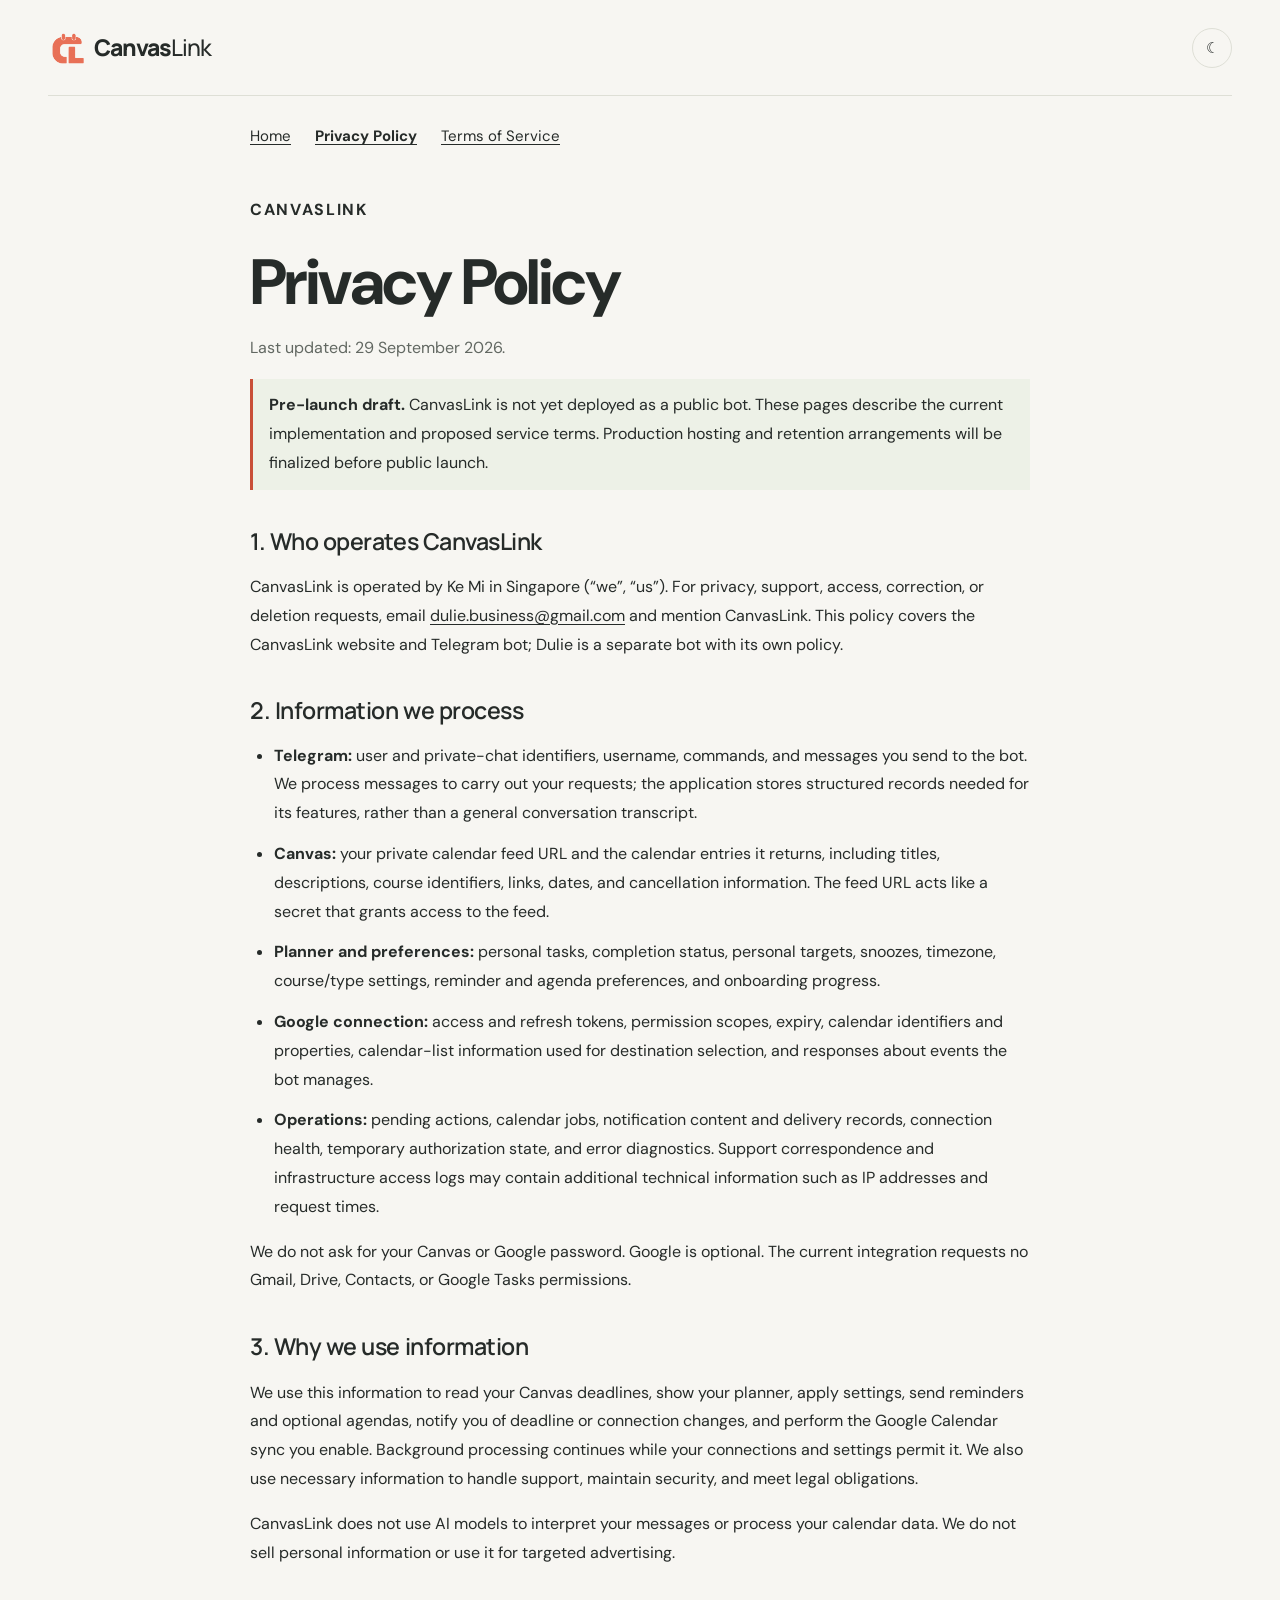
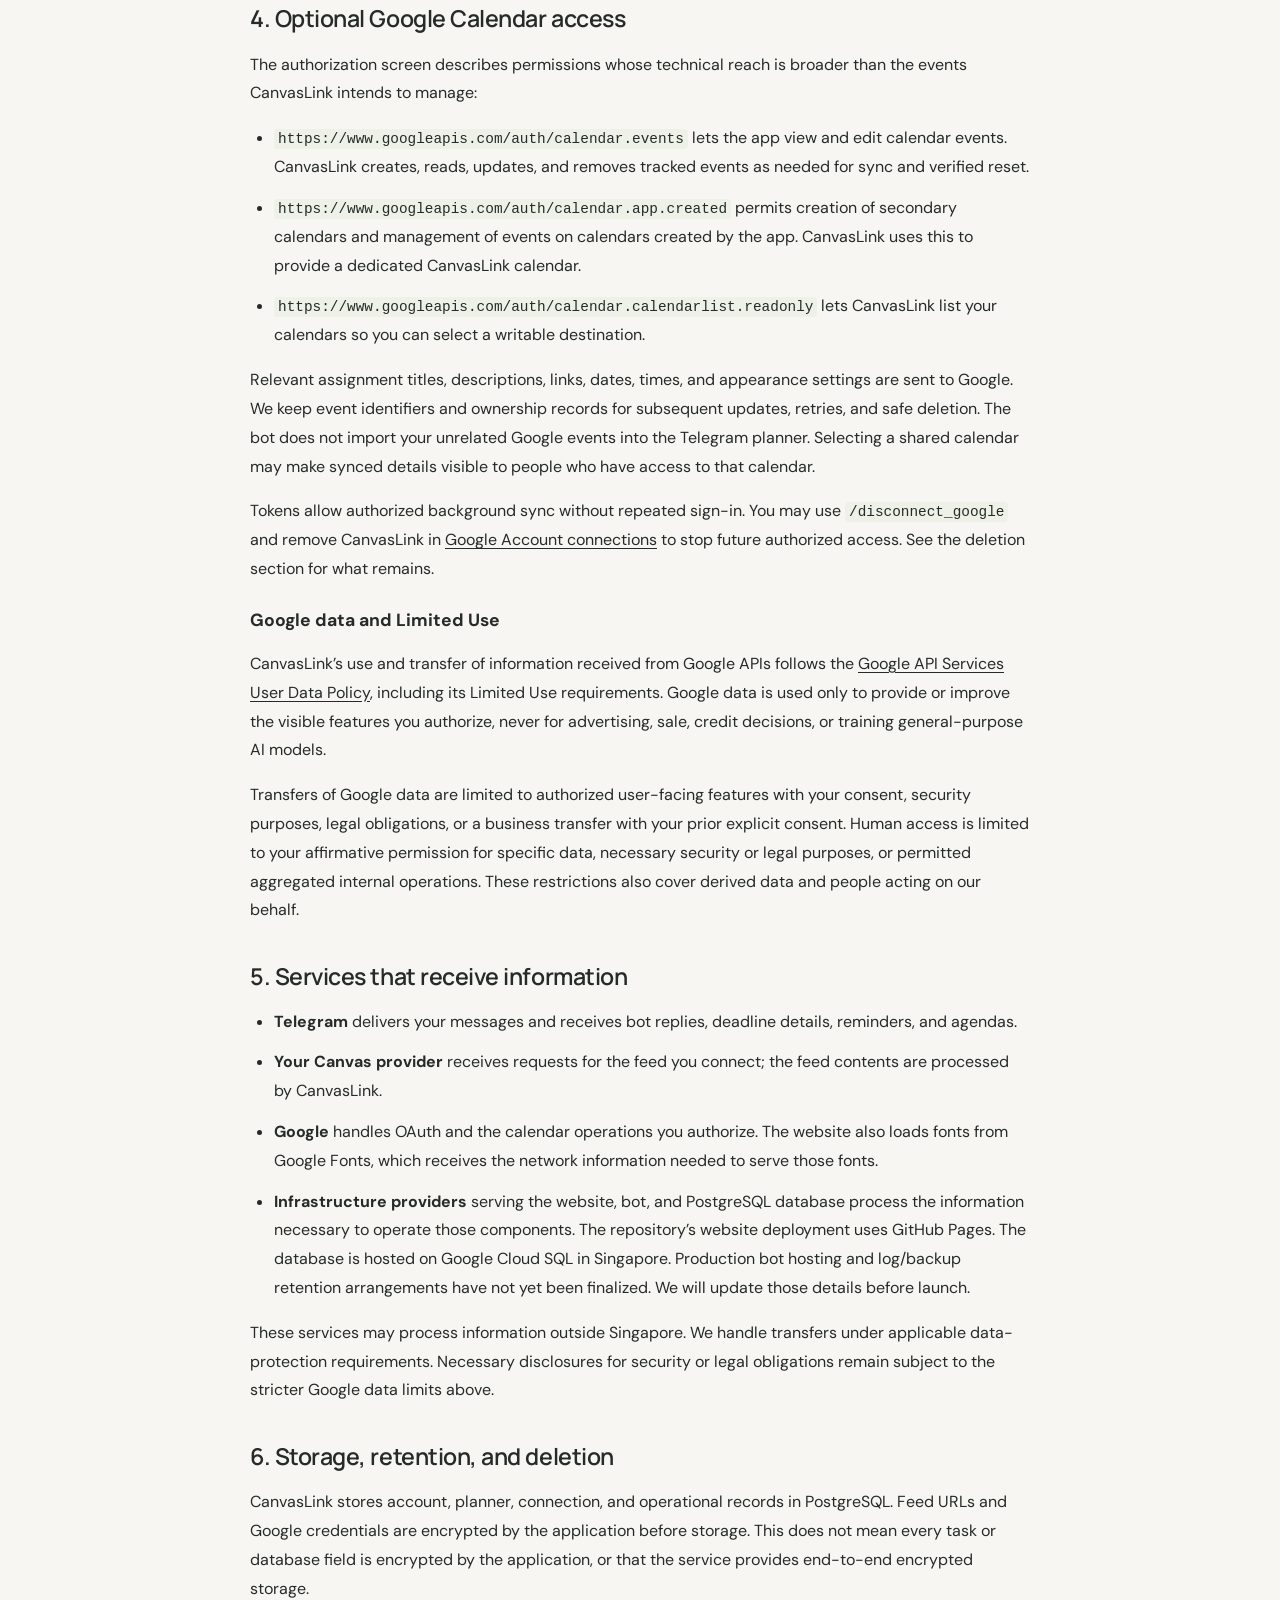
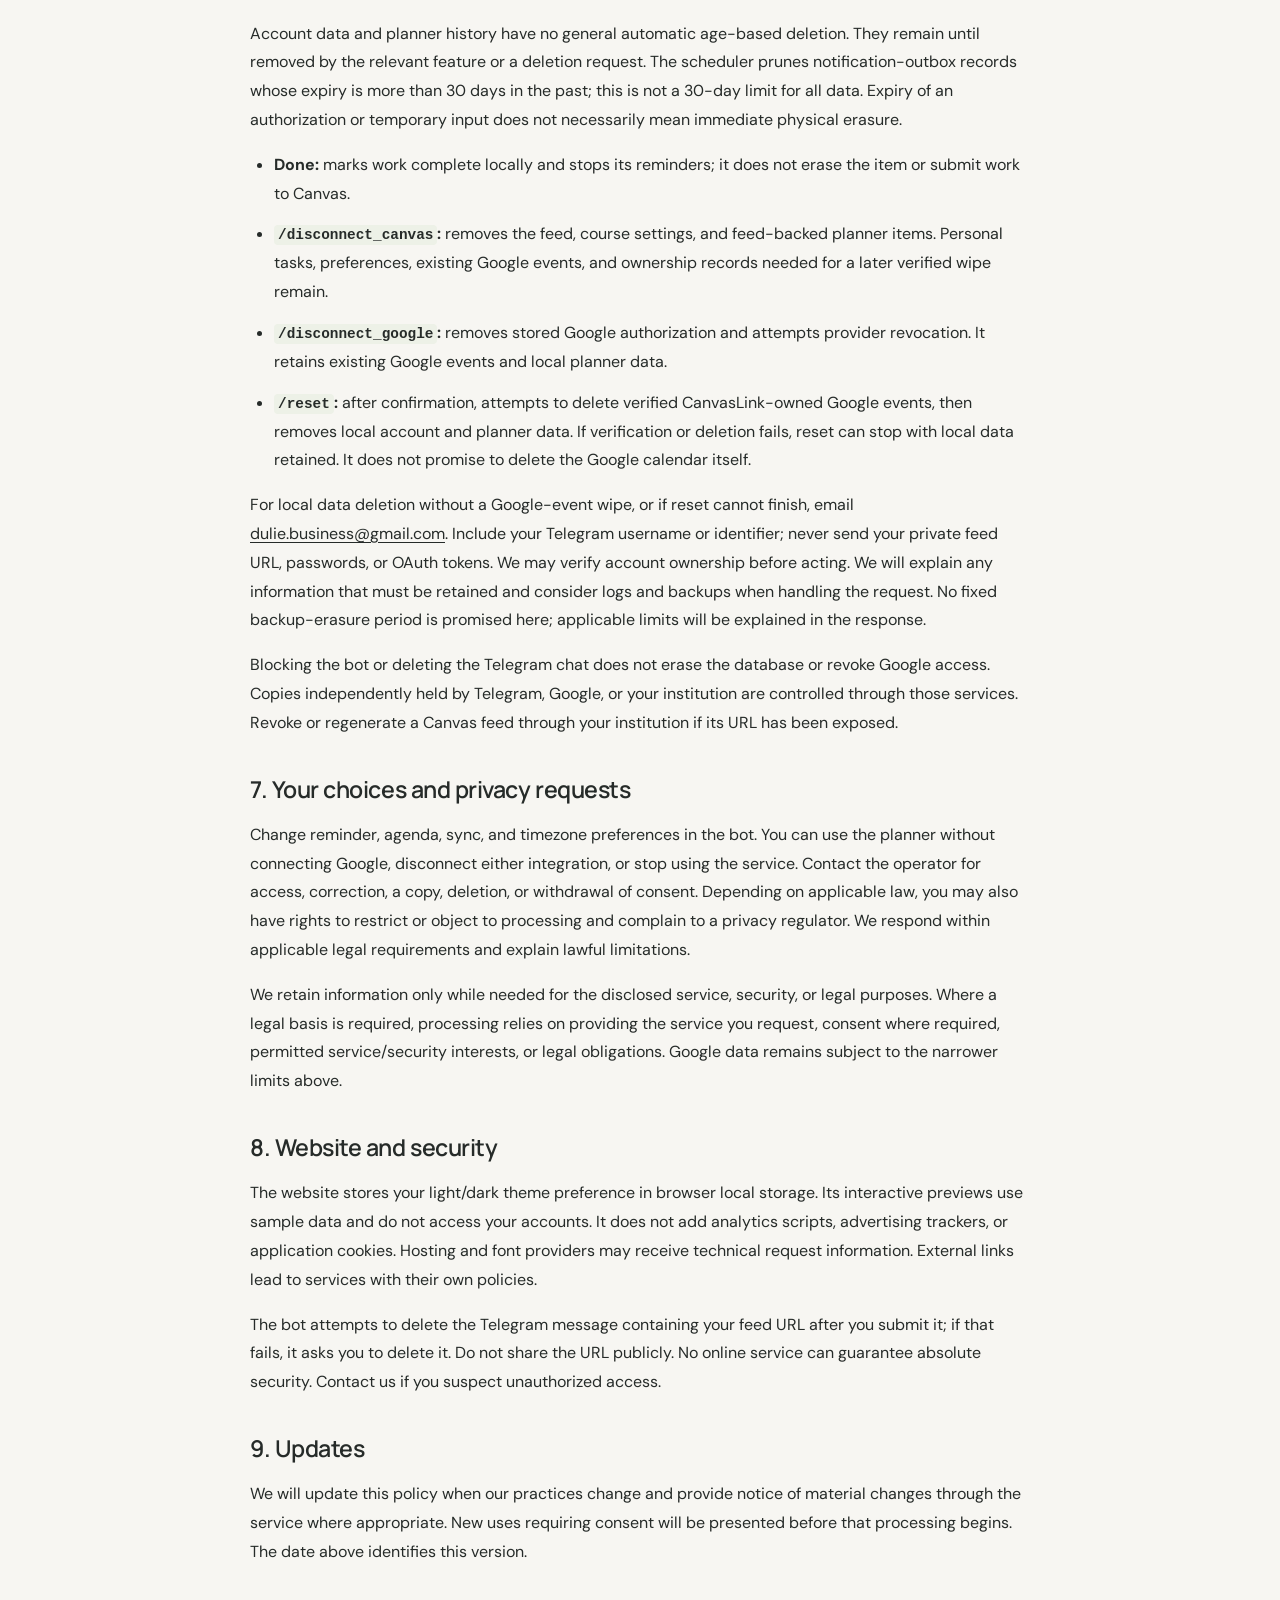
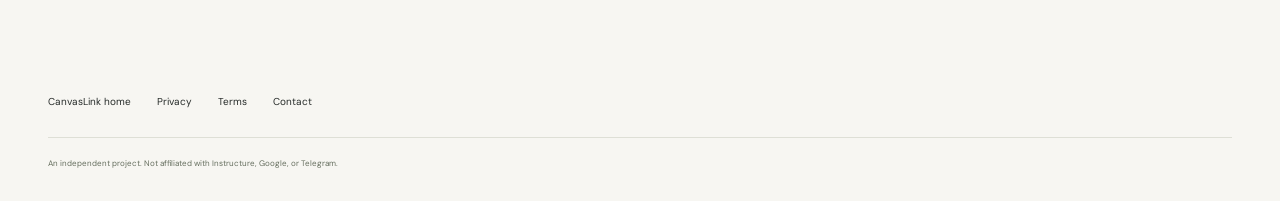
==== docs/privacy/index.html @ add18dae "Prepare CanvasLink local pilot and Google verification" ====
<!doctype html>
<html lang="en">
  <head>
    <meta charset="utf-8" />
    <meta name="viewport" content="width=device-width, initial-scale=1" />
    <meta name="theme-color" content="#f7f6f2" />
    <meta
      name="description"
      content="How CanvasLink handles Canvas feeds, Telegram planner data, Google Calendar access, and deletion requests."
    />
    <title>Privacy Policy | CanvasLink</title>
    <link rel="icon" href="../assets/logo.png" type="image/png" />
    <script src="../theme.js"></script>
    <link rel="stylesheet" href="../styles.css" />
    <link rel="stylesheet" href="../theme.css" />
    <link rel="stylesheet" href="../legal.css" />
  </head>
  <body class="legal-page">
    <a class="skip-link" href="#main">Skip to content</a>
    <header class="site-header wrap">
      <a class="brand" href="../"
        ><img
          class="brand-icon"
          src="../assets/logo.png"
          alt=""
          width="40"
          height="40"
        />Canvas<span class="brand-light">Link</span></a
      >
      <button
        id="theme-toggle"
        class="theme-toggle"
        type="button"
        aria-label="Dark mode"
        aria-pressed="false"
        hidden
      >
        <span class="theme-moon" aria-hidden="true">☾</span
        ><span class="theme-sun" aria-hidden="true">☀</span>
      </button>
    </header>
    <main id="main" class="legal-content wrap">
      <nav class="legal-nav" aria-label="Policy navigation">
        <a href="../">Home</a
        ><a href="../privacy/" aria-current="page">Privacy Policy</a
        ><a href="../terms/">Terms of Service</a>
      </nav>
      <p class="eyebrow">CANVASLINK</p>
      <h1>Privacy Policy</h1>
      <p class="legal-date">Last updated: 29 September 2026.</p>
      <p class="launch-notice">
        <strong>Pre-launch draft.</strong> CanvasLink is not yet deployed as a
        public bot. These pages describe the current implementation and proposed
        service terms. Production hosting and retention arrangements will be
        finalized before public launch.
      </p>

      <section>
        <h2>1. Who operates CanvasLink</h2>
        <p>
          CanvasLink is operated by Ke Mi in Singapore (“we”, “us”). For
          privacy, support, access, correction, or deletion requests, email
          <a href="mailto:dulie.business@gmail.com">dulie.business@gmail.com</a>
          and mention CanvasLink. This policy covers the CanvasLink website and
          Telegram bot; Dulie is a separate bot with its own policy.
        </p>
      </section>
      <section>
        <h2>2. Information we process</h2>
        <ul>
          <li>
            <strong>Telegram:</strong> user and private-chat identifiers,
            username, commands, and messages you send to the bot. We process
            messages to carry out your requests; the application stores
            structured records needed for its features, rather than a general
            conversation transcript.
          </li>
          <li>
            <strong>Canvas:</strong> your private calendar feed URL and the
            calendar entries it returns, including titles, descriptions, course
            identifiers, links, dates, and cancellation information. The feed
            URL acts like a secret that grants access to the feed.
          </li>
          <li>
            <strong>Planner and preferences:</strong> personal tasks, completion
            status, personal targets, snoozes, timezone, course/type settings,
            reminder and agenda preferences, and onboarding progress.
          </li>
          <li>
            <strong>Google connection:</strong> access and refresh tokens,
            permission scopes, expiry, calendar identifiers and properties,
            calendar-list information used for destination selection, and
            responses about events the bot manages.
          </li>
          <li>
            <strong>Operations:</strong> pending actions, calendar jobs,
            notification content and delivery records, connection health,
            temporary authorization state, and error diagnostics. Support
            correspondence and infrastructure access logs may contain additional
            technical information such as IP addresses and request times.
          </li>
        </ul>
        <p>
          We do not ask for your Canvas or Google password. Google is optional.
          The current integration requests no Gmail, Drive, Contacts, or Google
          Tasks permissions.
        </p>
      </section>
      <section>
        <h2>3. Why we use information</h2>
        <p>
          We use this information to read your Canvas deadlines, show your
          planner, apply settings, send reminders and optional agendas, notify
          you of deadline or connection changes, and perform the Google Calendar
          sync you enable. Background processing continues while your
          connections and settings permit it. We also use necessary information
          to handle support, maintain security, and meet legal obligations.
        </p>
        <p>
          CanvasLink does not use AI models to interpret your messages or
          process your calendar data. We do not sell personal information or use
          it for targeted advertising.
        </p>
      </section>
      <section>
        <h2>4. Optional Google Calendar access</h2>
        <p>
          The authorization screen describes permissions whose technical reach
          is broader than the events CanvasLink intends to manage:
        </p>
        <ul>
          <li>
            <code>https://www.googleapis.com/auth/calendar.events</code> lets
            the app view and edit calendar events. CanvasLink creates, reads,
            updates, and removes tracked events as needed for sync and verified
            reset.
          </li>
          <li>
            <code>https://www.googleapis.com/auth/calendar.app.created</code>
            permits creation of secondary calendars and management of events on
            calendars created by the app. CanvasLink uses this to provide a
            dedicated CanvasLink calendar.
          </li>
          <li>
            <code
              >https://www.googleapis.com/auth/calendar.calendarlist.readonly</code
            >
            lets CanvasLink list your calendars so you can select a writable
            destination.
          </li>
        </ul>
        <p>
          Relevant assignment titles, descriptions, links, dates, times, and
          appearance settings are sent to Google. We keep event identifiers and
          ownership records for subsequent updates, retries, and safe deletion.
          The bot does not import your unrelated Google events into the Telegram
          planner. Selecting a shared calendar may make synced details visible
          to people who have access to that calendar.
        </p>
        <p>
          Tokens allow authorized background sync without repeated sign-in. You
          may use <code>/disconnect_google</code> and remove CanvasLink in
          <a href="https://myaccount.google.com/connections"
            >Google Account connections</a
          >
          to stop future authorized access. See the deletion section for what
          remains.
        </p>
        <h3>Google data and Limited Use</h3>
        <p>
          CanvasLink’s use and transfer of information received from Google APIs
          follows the
          <a
            href="https://developers.google.com/terms/api-services-user-data-policy"
            >Google API Services User Data Policy</a
          >, including its Limited Use requirements. Google data is used only to
          provide or improve the visible features you authorize, never for
          advertising, sale, credit decisions, or training general-purpose AI
          models.
        </p>
        <p>
          Transfers of Google data are limited to authorized user-facing
          features with your consent, security purposes, legal obligations, or a
          business transfer with your prior explicit consent. Human access is
          limited to your affirmative permission for specific data, necessary
          security or legal purposes, or permitted aggregated internal
          operations. These restrictions also cover derived data and people
          acting on our behalf.
        </p>
      </section>
      <section>
        <h2>5. Services that receive information</h2>
        <ul>
          <li>
            <strong>Telegram</strong> delivers your messages and receives bot
            replies, deadline details, reminders, and agendas.
          </li>
          <li>
            <strong>Your Canvas provider</strong> receives requests for the feed
            you connect; the feed contents are processed by CanvasLink.
          </li>
          <li>
            <strong>Google</strong> handles OAuth and the calendar operations
            you authorize. The website also loads fonts from Google Fonts, which
            receives the network information needed to serve those fonts.
          </li>
          <li>
            <strong>Infrastructure providers</strong> serving the website, bot,
            and PostgreSQL database process the information necessary to operate
            those components. The repository’s website deployment uses GitHub
            Pages. The database is hosted on Google Cloud SQL in Singapore.
            Production bot hosting and log/backup retention arrangements have
            not yet been finalized. We will update those details before launch.
          </li>
        </ul>
        <p>
          These services may process information outside Singapore. We handle
          transfers under applicable data-protection requirements. Necessary
          disclosures for security or legal obligations remain subject to the
          stricter Google data limits above.
        </p>
      </section>
      <section>
        <h2>6. Storage, retention, and deletion</h2>
        <p>
          CanvasLink stores account, planner, connection, and operational
          records in PostgreSQL. Feed URLs and Google credentials are encrypted
          by the application before storage. This does not mean every task or
          database field is encrypted by the application, or that the service
          provides end-to-end encrypted storage.
        </p>
        <p>
          Account data and planner history have no general automatic age-based
          deletion. They remain until removed by the relevant feature or a
          deletion request. The scheduler prunes notification-outbox records
          whose expiry is more than 30 days in the past; this is not a 30-day
          limit for all data. Expiry of an authorization or temporary input does
          not necessarily mean immediate physical erasure.
        </p>
        <ul>
          <li>
            <strong>Done:</strong> marks work complete locally and stops its
            reminders; it does not erase the item or submit work to Canvas.
          </li>
          <li>
            <strong><code>/disconnect_canvas</code>:</strong> removes the feed,
            course settings, and feed-backed planner items. Personal tasks,
            preferences, existing Google events, and ownership records needed
            for a later verified wipe remain.
          </li>
          <li>
            <strong><code>/disconnect_google</code>:</strong> removes stored
            Google authorization and attempts provider revocation. It retains
            existing Google events and local planner data.
          </li>
          <li>
            <strong><code>/reset</code>:</strong> after confirmation, attempts
            to delete verified CanvasLink-owned Google events, then removes
            local account and planner data. If verification or deletion fails,
            reset can stop with local data retained. It does not promise to
            delete the Google calendar itself.
          </li>
        </ul>
        <p>
          For local data deletion without a Google-event wipe, or if reset
          cannot finish, email
          <a href="mailto:dulie.business@gmail.com">dulie.business@gmail.com</a
          >. Include your Telegram username or identifier; never send your
          private feed URL, passwords, or OAuth tokens. We may verify account
          ownership before acting. We will explain any information that must be
          retained and consider logs and backups when handling the request. No
          fixed backup-erasure period is promised here; applicable limits will
          be explained in the response.
        </p>
        <p>
          Blocking the bot or deleting the Telegram chat does not erase the
          database or revoke Google access. Copies independently held by
          Telegram, Google, or your institution are controlled through those
          services. Revoke or regenerate a Canvas feed through your institution
          if its URL has been exposed.
        </p>
      </section>
      <section>
        <h2>7. Your choices and privacy requests</h2>
        <p>
          Change reminder, agenda, sync, and timezone preferences in the bot.
          You can use the planner without connecting Google, disconnect either
          integration, or stop using the service. Contact the operator for
          access, correction, a copy, deletion, or withdrawal of consent.
          Depending on applicable law, you may also have rights to restrict or
          object to processing and complain to a privacy regulator. We respond
          within applicable legal requirements and explain lawful limitations.
        </p>
        <p>
          We retain information only while needed for the disclosed service,
          security, or legal purposes. Where a legal basis is required,
          processing relies on providing the service you request, consent where
          required, permitted service/security interests, or legal obligations.
          Google data remains subject to the narrower limits above.
        </p>
      </section>
      <section>
        <h2>8. Website and security</h2>
        <p>
          The website stores your light/dark theme preference in browser local
          storage. Its interactive previews use sample data and do not access
          your accounts. It does not add analytics scripts, advertising
          trackers, or application cookies. Hosting and font providers may
          receive technical request information. External links lead to services
          with their own policies.
        </p>
        <p>
          The bot attempts to delete the Telegram message containing your feed
          URL after you submit it; if that fails, it asks you to delete it. Do
          not share the URL publicly. No online service can guarantee absolute
          security. Contact us if you suspect unauthorized access.
        </p>
      </section>
      <section>
        <h2>9. Updates</h2>
        <p>
          We will update this policy when our practices change and provide
          notice of material changes through the service where appropriate. New
          uses requiring consent will be presented before that processing
          begins. The date above identifies this version.
        </p>
      </section>
    </main>
    <footer class="wrap">
      <div class="footer-links">
        <a href="../">CanvasLink home</a><a href="../privacy/">Privacy</a
        ><a href="../terms/">Terms</a
        ><a href="mailto:dulie.business@gmail.com">Contact</a>
      </div>
      <p class="affiliation">
        An independent project. Not affiliated with Instructure, Google, or
        Telegram.
      </p>
    </footer>
  </body>
</html>
---- docs/styles.css ----
@import url("https://fonts.googleapis.com/css2?family=DM+Sans:wght@400;500;600;650;700&family=Manrope:wght@400;500;600;650;700;750;800&display=swap");
:root {
  --paper: #f7f6f2;
  --ink: #262b29;
  --muted: #626862;
  --coral: #c94f38;
  --line: #dedfd6;
  --green: #edf1e7;
  --font: "DM Sans", sans-serif;
}
* {
  box-sizing: border-box;
}
html {
  scroll-behavior: smooth;
  scroll-padding-top: 32px;
}
body {
  margin: 0;
  background: var(--paper);
  color: var(--ink);
  font-family: var(--font);
  font-size: 15px;
  line-height: 1.6;
}
a {
  color: inherit;
  text-decoration: none;
}
button {
  font: inherit;
  cursor: pointer;
}
button,
a,
summary {
  -webkit-tap-highlight-color: transparent;
}
button:focus-visible,
a:focus-visible,
select:focus-visible,
summary:focus-visible {
  outline: 3px solid #26766a;
  outline-offset: 5px;
}
::selection {
  background: #f2c6b7;
}
.wrap {
  max-width: 1200px;
  width: calc(100% - 96px);
  margin-inline: auto;
}
.site-header {
  height: 106px;
  display: flex;
  align-items: center;
  justify-content: space-between;
  border-bottom: 1px solid var(--line);
}
.brand {
  display: inline-flex;
  align-items: center;
  font-family: Manrope, sans-serif;
  font-size: 23px;
  font-weight: 800;
  letter-spacing: -1px;
}
.brand-light {
  font-weight: 500;
}
.brand-icon {
  display: block;
  flex-shrink: 0;
  width: 40px;
  height: 40px;
  object-fit: contain;
  margin-right: 6px;
}

.beta {
  font-family: var(--font);
  font-size: 8px;
  font-weight: 600;
  letter-spacing: 1.25px;
  margin-left: 19px;
  border-left: 1px solid var(--line);
  padding-left: 19px;
  max-width: 94px;
  line-height: 1.5;
}
.site-header nav {
  display: flex;
  gap: 34px;
  align-items: center;
  font-size: 12px;
  font-weight: 600;
}
.site-header nav a:hover,
.text-link:hover,
.footer-links a:hover {
  color: var(--coral);
}
.nav-github {
  border: 1px solid #c8cbc3;
  padding: 9px 17px;
  border-radius: 6px;
}
.nav-github span {
  margin-left: 12px;
}
.hero {
  display: grid;
  grid-template-columns: 1fr 1fr;
  gap: 24px;
  padding-top: 86px;
  padding-bottom: 87px;
  align-items: center;
}
.eyebrow {
  font-size: 10px;
  letter-spacing: 1.65px;
  font-weight: 700;
  margin: 0 0 22px;
  display: flex;
  align-items: center;
  gap: 9px;
}
.status-dot {
  height: 7px;
  width: 7px;
  background: #6a8260;
  border-radius: 50%;
  box-shadow: 0 0 0 4px #e7eadf;
}
.hero h1 {
  font-family: Manrope, sans-serif;
  font-size: clamp(40px, 4.25vw, 61px);
  font-weight: 650;
  line-height: 1.14;
  letter-spacing: -2.8px;
  margin: 0 0 31px;
}
.accent {
  color: var(--coral);
}
.handwritten-underline {
  position: relative;
  white-space: nowrap;
}
.handwritten-underline:after {
  content: "";
  position: absolute;
  bottom: -12px;
  left: 0;
  width: 99%;
  height: 9px;
  border-top: 2px solid #c94f3860;
  border-radius: 50%;
  transform: rotate(-1deg);
}
.hero-description {
  font-size: 15px;
  color: var(--muted);
  max-width: 407px;
  line-height: 1.8;
  margin-bottom: 28px;
}
.hero-actions {
  display: flex;
  gap: 23px;
  align-items: center;
  flex-wrap: wrap;
}
.button {
  display: inline-flex;
  align-items: center;
  justify-content: center;
  gap: 24px;
  font-size: 12px;
  font-weight: 600;
  border-radius: 6px;
  padding: 14px 20px;
  transition: transform 0.2s;
  min-height: 48px;
}
.button:hover {
  transform: translateY(-3px);
}
.primary {
  background: var(--coral);
  color: white;
  box-shadow: 0 4px 0 #a7402920;
}
.primary:hover {
  background: #ad412e;
}
.dark {
  background: var(--ink);
  color: white;
}
.text-link {
  font-weight: 600;
  font-size: 12px;
  display: inline-flex;
  gap: 13px;
  align-items: center;
}
.hero-note {
  display: flex;
  gap: 9px;
  align-items: center;
  font-size: 9px;
  color: var(--muted);
  margin-top: 21px;
}
.hero-note > span:first-child {
  color: #618054;
}
.note-divider {
  color: #a9ada4;
}
.hero-art {
  position: relative;
  min-height: 464px;
  padding-top: 142px;
  margin-left: 15px;
}
.floating-note {
  position: absolute;
  right: 20px;
  top: 39px;
  transform: rotate(7deg);
  font:
    italic 17px Georgia,
    serif;
  color: #656e5e;
  width: 173px;
  line-height: 1.35;
}
.floating-note:after {
  content: "⤵";
  display: block;
  font-size: 38px;
  text-align: center;
  transform: rotate(13deg);
  margin-left: 30px;
}
.canvas-card {
  position: absolute;
  left: 29px;
  top: 0;
  display: flex;
  align-items: center;
  gap: 10px;
  flex-wrap: wrap;
  width: 266px;
  background: #fffefa;
  border: 1px solid #e4e2d9;
  border-radius: 12px;
  padding: 16px 18px;
  transform: rotate(-5deg);
  box-shadow: 0 8px 20px #34382906;
  z-index: 2;
}
.app-icon {
  display: inline-grid;
  place-items: center;
  height: 31px;
  width: 31px;
  flex-shrink: 0;
  font-size: 25px;
  font-weight: 700;
}
.canvas-icon {
  color: var(--coral);
}
.small-label {
  display: block;
  font-size: 7px;
  letter-spacing: 1.1px;
  color: var(--muted);
  margin-bottom: 2px;
}
.canvas-card strong {
  display: block;
  font-size: 11px;
}
.notification-dot {
  height: 7px;
  width: 7px;
  border-radius: 50%;
  background: var(--coral);
  margin-left: auto;
}
.assignment-mini {
  background: #f5f4ef;
  border-radius: 6px;
  padding: 10px;
  width: 100%;
  line-height: 1.7;
}
.assignment-mini span {
  display: block;
  font-size: 8px;
  color: var(--muted);
}
.assignment-mini strong {
  font-size: 11px;
}
.connection-line {
  position: absolute;
  top: 159px;
  left: 153px;
  border-right: 1.5px dashed #c9816e;
  height: 27px;
  z-index: 3;
}
.connection-line span {
  position: absolute;
  bottom: -10px;
  left: -7px;
  color: var(--coral);
  font-size: 20px;
}
.calendar-card {
  position: relative;
  transform: rotate(2deg);
  background: #fffefa;
  border: 1px solid #dce0d4;
  border-radius: 12px;
  box-shadow: 0 18px 45px #31382909;
  overflow: hidden;
  min-height: 302px;
  margin-top: 40px;
}
.calendar-top {
  display: flex;
  align-items: center;
  justify-content: space-between;
  padding: 19px;
  border-bottom: 1px solid #e8e9e0;
}
.calendar-heading {
  display: flex;
  gap: 10px;
  align-items: center;
}
.google-icon {
  font-size: 17px;
  color: #326cb3;
  background: white;
  border: 4px solid #4285e4;
  border-left-color: #f3bc42;
  border-bottom-color: #58a569;
  border-radius: 3px;
  line-height: 1;
  height: 27px;
  width: 27px;
}
.calendar-heading strong {
  font-size: 12px;
  display: block;
}
.calendar-heading div > span {
  display: block;
  font-size: 8px;
  color: var(--muted);
  margin-top: 2px;
}
.calendar-menu {
  font-size: 9px;
  color: var(--muted);
  letter-spacing: 2px;
}
.calendar-grid {
  display: grid;
  grid-template-columns: repeat(5, 1fr);
  position: relative;
  height: 248px;
}
.day {
  height: 100%;
  border-right: 1px solid #edeee7;
  text-align: center;
  padding-top: 10px;
  position: relative;
}
.day:last-of-type {
  border-right: 0;
}
.day > span {
  display: block;
  font-size: 7px;
  color: #68715f;
  letter-spacing: 0.8px;
}
.day > b {
  display: inline-grid;
  place-items: center;
  font-size: 13px;
  width: 26px;
  height: 26px;
  margin-top: 3px;
  font-weight: 500;
}
.day.today > b {
  border-radius: 50%;
  background: var(--coral);
  color: white;
}
.grid-lines {
  position: absolute;
  inset: 63px 0 0;
  background: repeating-linear-gradient(
    to bottom,
    transparent 0,
    transparent 44px,
    #edeee7 44px,
    #edeee7 45px
  );
}
.cal-event {
  position: absolute;
  left: 1.2%;
  width: 28%;
  top: 76px;
  z-index: 1;
  border-left: 2px solid;
  border-radius: 4px;
  padding: 8px;
  line-height: 1.5;
}
.cal-event span {
  display: block;
  font-size: 6px;
  letter-spacing: 0.2px;
}
.cal-event b {
  display: block;
  font-size: 9px;
  font-weight: 600;
}
.cal-event small {
  display: block;
  font-size: 7px;
  margin-top: 3px;
}
.lavender {
  background: #e9e6f1;
  border-color: #a79bc2;
  color: #645478;
}
.green {
  background: #e4eddf;
  border-color: #97b581;
  color: #496341;
  left: 22%;
  top: 151px;
  width: 33%;
}
.coral {
  background: #f9ddd1;
  border-color: #cf785f;
  color: #894430;
  left: 60.6%;
  top: 115px;
  width: 37.5%;
  box-shadow: 0 3px 7px #c7785020;
}
.yellow {
  background: #f3ebcb;
  border-color: #c8b568;
  color: #70622e;
  left: 80.8%;
  top: 195px;
  width: 18%;
  padding: 6px;
}
.yellow b {
  font-size: 7px;
}
.yellow small {
  font-size: 6px;
}
.event-check {
  position: absolute;
  right: 8px;
  top: 8px;
  font-size: 10px !important;
}
.sync-toast {
  position: absolute;
  bottom: -16px;
  left: 40px;
  display: flex;
  align-items: center;
  gap: 11px;
  background: #fffefa;
  border: 1px solid #dce0d4;
  border-radius: 9px;
  padding: 13px 17px;
  box-shadow: 0 7px 20px #3138290b;
  transform: rotate(-3deg);
  width: 299px;
  z-index: 4;
}
.toast-icon {
  display: grid;
  place-items: center;
  background: #eaf0e3;
  color: #6b8252;
  border-radius: 50%;
  width: 28px;
  height: 28px;
}
.sync-toast strong {
  font-size: 10px;
  display: block;
}
.sync-toast div > span {
  font-size: 8px;
  color: var(--muted);
  display: block;
}
.tiny-link {
  margin-left: auto;
  color: #7a866a;
}
.art-spark {
  position: absolute;
  font-size: 40px;
  color: #9aa884;
}
.spark-one {
  right: -17px;
  bottom: 16px;
}
.spark-two {
  left: -10px;
  top: 207px;
  color: var(--coral);
  font-size: 33px;
}
.integration-strip {
  border-block: 1px solid var(--line);
  background: #f0f1e9;
}
.integration-inner {
  display: flex;
  align-items: center;
  justify-content: space-between;
  padding-block: 27px;
  gap: 22px;
}
.integration-inner > p {
  font-size: 8px;
  color: var(--muted);
  letter-spacing: 1px;
  line-height: 1.8;
  margin: 0;
}
.integration-inner > p > strong {
  font-weight: 600;
  color: var(--ink);
}
.integration {
  display: flex;
  align-items: center;
  gap: 11px;
  font-family: Manrope, sans-serif;
  font-size: 17px;
  font-weight: 700;
  white-space: nowrap;
}
.integration-arrow {
  color: #a9b09e;
}
.telegram-icon {
  font-size: 16px;
  border-radius: 50%;
  background: #3a9dcd;
  color: white;
  transform: rotate(-25deg);
  height: 27px;
  width: 27px;
}
.strip-note {
  font:
    italic 13px Georgia,
    serif;
  color: #666e59;
  transform: rotate(-4deg);
  max-width: 120px;
  line-height: 1.4;
}
.section {
  padding-block: 91px;
}
.section-heading {
  display: flex;
  justify-content: space-between;
  align-items: flex-end;
  gap: 30px;
  margin-bottom: 36px;
}
h2 {
  font-family: Manrope, sans-serif;
  font-size: 36px;
  font-weight: 600;
  letter-spacing: -1.5px;
  line-height: 1.25;
  margin: 0;
}
h3 {
  line-height: 1.4;
}
.section-heading .eyebrow {
  margin-bottom: 16px;
}
.section-heading > p {
  color: var(--muted);
  font-size: 12px;
  margin-bottom: 4px;
}
.feature-grid {
  display: grid;
  grid-template-columns: repeat(6, 1fr);
  gap: 16px;
}
.feature-card {
  border: 1px solid var(--line);
  border-radius: 12px;
  padding: 28px;
  background: #faf9f5;
}
.feature-main {
  grid-column: span 3;
}
.feature-control {
  grid-column: span 3;
  background: #edf0e6;
}
.feature-number {
  font-size: 8px;
  font-weight: 600;
  letter-spacing: 1.2px;
  color: var(--muted);
}
.feature-card h3 {
  font-size: 18px;
  letter-spacing: -0.5px;
  margin: 22px 0 10px;
}
.feature-card p {
  font-size: 12px;
  color: var(--muted);
  margin: 0;
  max-width: 425px;
  line-height: 1.85;
}
.update-visual {
  margin-top: 24px;
  background: #fffefa;
  border: 1px solid #e2e3d8;
  border-radius: 8px;
  padding: 15px;
  transform: rotate(-1deg);
}
.update-source {
  font-size: 9px;
  color: var(--muted);
}
.update-visual > div {
  display: flex;
  align-items: center;
  gap: 14px;
  margin-block: 8px;
  font-size: 12px;
}
.old-date {
  color: #6f7568;
  text-decoration: line-through;
}
.update-arrow {
  color: #9aa68c;
}
.new-date {
  background: #edf1e7;
  padding: 4px 8px;
  border-radius: 4px;
  color: #546946;
}
.new-date b {
  margin-left: 8px;
}
.update-tag {
  font-size: 8px;
  color: #627357;
}
.mode-pills {
  display: flex;
  gap: 10px;
  padding-block: 39px 30px;
  flex-wrap: wrap;
}
.pill {
  padding: 8px 17px;
  border-radius: 6px;
  font-size: 12px;
  border: 1px solid #d9ded1;
  background: #f7f8f2;
}
.pill.auto {
  background: #dce7cc;
  color: #476033;
  transform: rotate(-5deg);
}
.pill.active {
  background: #f5dacc;
  color: #8f4935;
  transform: rotate(3deg);
}
.pill.ignore {
  color: #626a5b;
  transform: rotate(-3deg);
}
.feature-control .text-link {
  margin-top: 20px;
}
.compact {
  grid-column: span 2;
}
.feature-symbol {
  font-size: 24px;
  color: #758266;
  display: block;
}
.compact h3 {
  font-size: 15px;
  margin-top: 14px;
}
.demo-section {
  padding-block: 80px;
  background: #ecefe5;
  border-block: 1px solid #dfe3d6;
}
.demo-layout {
  display: grid;
  grid-template-columns: 1fr 1fr;
  gap: 96px;
  align-items: center;
}
.demo-copy > p:not(.eyebrow) {
  font-size: 13px;
  color: var(--muted);
  max-width: 360px;
  line-height: 1.85;
  margin-block: 23px;
}
.mode-selector {
  display: flex;
  gap: 6px;
  padding: 5px;
  border: 1px solid #d4d9cb;
  background: #e2e7d9;
  border-radius: 8px;
  width: fit-content;
  margin-block: 25px;
}
.mode-selector button {
  background: transparent;
  border: 0;
  border-radius: 5px;
  padding: 9px 22px;
  font-size: 12px;
  color: #5e6957;
}
.mode-selector button[aria-pressed="true"] {
  background: #fffefa;
  box-shadow: 0 2px 5px #3e4b2810;
  color: var(--ink);
}
.mode-explanation {
  min-height: 117px;
}
.mode-explanation h3 {
  font-size: 14px;
  margin: 0 0 8px;
}
.mode-explanation p {
  font-size: 12px;
  color: var(--muted);
  max-width: 350px;
  margin: 0;
  line-height: 1.8;
}
.demo-disclaimer {
  font-size: 9px;
  color: #626a58;
}
.chat-window {
  background: #f8f9f4;
  border: 1px solid #d5dccb;
  border-radius: 14px;
  box-shadow: 0 12px 34px #45533009;
  overflow: hidden;
  transform: rotate(1deg);
  max-width: 430px;
  width: 100%;
  justify-self: end;
}
.chat-header {
  padding: 19px;
  display: flex;
  align-items: center;
  gap: 11px;
  border-bottom: 1px solid #e1e4da;
  background: #fffefa;
}
.bot-avatar {
  display: block;
  flex-shrink: 0;
  object-fit: contain;
  width: 44px;
  height: 44px;
}

.chat-header strong {
  display: block;
  font-size: 13px;
}
.chat-header div > span {
  display: block;
  color: var(--muted);
  font-size: 9px;
}
.chat-dots {
  margin-left: auto;
  letter-spacing: 2px;
  font-size: 10px;
}
.chat-body {
  padding: 22px;
  background-image: radial-gradient(#a6b09530 1px, transparent 1px);
  background-size: 18px 18px;
  min-height: 424px;
}
.chat-date {
  display: block;
  width: fit-content;
  margin: 0 auto 20px;
  font-size: 7px;
  letter-spacing: 1px;
  color: #5a674f;
  background: #e6eadf;
  border-radius: 10px;
  padding: 4px 10px;
}
.chat-bubble {
  background: white;
  border: 1px solid #e5e7df;
  padding: 14px;
  border-radius: 10px 10px 10px 2px;
  width: 92%;
  font-size: 11px;
  box-shadow: 0 2px 3px #45533003;
}
.intro-bubble {
  max-width: 280px;
}
.chat-user {
  background: #e0eacb;
  border: 1px solid #d5e0be;
  padding: 10px 13px;
  border-radius: 10px 10px 2px 10px;
  font-size: 10px;
  width: fit-content;
  margin: 15px 0 15px auto;
}
.chat-user span {
  font-size: 9px;
  color: #596d42;
  margin-left: 10px;
}
.message-kicker {
  font-size: 7px;
  letter-spacing: 1px;
  color: #a3543d;
  font-weight: 600;
}
.assignment-bubble h3 {
  font-size: 14px;
  margin: 8px 0 3px;
}
.assignment-bubble > p {
  font-size: 9px;
  color: var(--muted);
  margin: 0;
}
.message-deadline {
  font-size: 9px;
  border-top: 1px solid #efeee8;
  padding-top: 10px;
  margin-top: 12px;
  display: flex;
  gap: 7px;
}
.assignment-bubble .message-detail {
  margin-top: 9px;
  font-size: 10px;
  min-height: 16px;
}
.chat-buttons {
  margin-top: 11px;
  display: grid;
  gap: 5px;
}
.chat-buttons button {
  font-size: 10px;
  color: #546e41;
  background: #edf2e5;
  border: 1px solid #dce6d0;
  border-radius: 4px;
  padding: 8px;
  min-height: 34px;
}
.chat-buttons button + button {
  background: #f5f5f0;
  color: #636c5b;
  border-color: #e8e9e1;
}
.chat-buttons button:hover {
  filter: brightness(0.96);
}
.chat-buttons[hidden] {
  display: none;
}
.demo-result {
  font-size: 9px;
  color: #596e49;
  text-align: center;
  margin-top: 13px;
  min-height: 15px;
}
.chat-footer {
  display: flex;
  align-items: center;
  justify-content: space-between;
  padding: 14px 18px;
  font-size: 8px;
  color: var(--muted);
  background: #fffefa;
  border-top: 1px solid #e1e4da;
}
.chat-footer > span:last-child {
  font-size: 17px;
}
.steps {
  display: grid;
  grid-template-columns: repeat(3, 1fr);
  gap: 40px;
  margin-top: 43px;
}
.steps article {
  border-top: 1px solid #ced3c4;
  padding-top: 24px;
}
.step-number {
  display: grid;
  place-items: center;
  width: 34px;
  height: 34px;
  border-radius: 50%;
  background: #e9edde;
  color: #58694a;
  font-size: 12px;
}
.steps h3 {
  font-size: 17px;
  margin: 22px 0 12px;
  letter-spacing: -0.4px;
}
.steps p {
  font-size: 12px;
  color: var(--muted);
  line-height: 1.85;
  min-height: 68px;
}
.step-caption {
  font-size: 9px;
  color: #616d54;
  display: block;
  margin-top: 23px;
}
code {
  font-family: monospace;
  font-size: 0.95em;
  background: #e9ecdf;
  padding: 2px 4px;
  border-radius: 3px;
}
.project-section {
  display: grid;
  grid-template-columns: 1fr 1fr;
  gap: 85px;
  background: #eeede5;
  border: 1px solid #e1e0d7;
  border-radius: 12px;
  padding: 46px;
}
.project-section h2 {
  font-size: 28px;
}
.project-section > div > p:not(.eyebrow) {
  font-size: 12px;
  color: var(--muted);
  margin: 20px 0 25px;
  line-height: 1.85;
}
.project-section .eyebrow {
  font-size: 8px;
}
.engineering-list > div {
  display: flex;
  gap: 18px;
  padding: 17px 0;
  border-bottom: 1px solid #dcded2;
}
.engineering-list > div:first-child {
  padding-top: 0;
}
.engineering-list > div:last-child {
  border: 0;
  padding-bottom: 0;
}
.engineering-list > div > span {
  font-size: 9px;
  color: #616d54;
  margin-top: 3px;
}
.engineering-list h3 {
  font-size: 13px;
  margin: 0 0 6px;
}
.engineering-list p {
  font-size: 11px;
  color: var(--muted);
  line-height: 1.8;
  margin: 0;
}
.faq-section {
  display: grid;
  grid-template-columns: 1fr 1.3fr;
  gap: 60px;
}
.faq-section h2 {
  font-size: 29px;
}
.faq-section .eyebrow {
  font-size: 9px;
}
.faq-list details {
  border-bottom: 1px solid var(--line);
}
.faq-list details:first-child {
  border-top: 1px solid var(--line);
}
summary {
  list-style: none;
  cursor: pointer;
  font-size: 12px;
  font-weight: 600;
  padding: 19px 0;
  display: flex;
  align-items: center;
  justify-content: space-between;
  gap: 15px;
}
summary::-webkit-details-marker {
  display: none;
}
summary > span {
  font-size: 18px;
  font-weight: 400;
  color: #818b73;
  transition: transform 0.2s;
}
details[open] summary > span {
  transform: rotate(45deg);
}
details p {
  font-size: 12px;
  color: var(--muted);
  margin: 0 0 20px;
  line-height: 1.85;
}
details a {
  text-decoration: underline;
  text-underline-offset: 3px;
}
.closing {
  position: relative;
  text-align: center;
  padding: 62px 20px;
  background: #f0e6dd;
  border: 1px solid #e9dacf;
  border-radius: 12px;
  overflow: hidden;
}
.closing .eyebrow {
  justify-content: center;
  font-size: 9px;
  color: #82523e;
}
.closing h2 {
  font-size: 44px;
  letter-spacing: -1.8px;
}
.closing > p:not(.eyebrow) {
  font-size: 12px;
  color: #6a6257;
  margin-block: 20px 25px;
}
.closing-note {
  display: block;
  font:
    italic 13px Georgia,
    serif;
  color: #795b47;
  margin-top: 19px;
  transform: rotate(-3deg);
}
.closing-spark {
  position: absolute;
  right: 83px;
  top: 48px;
  font-size: 80px;
  color: #c98b7155;
  transform: rotate(10deg);
}
footer {
  padding-block: 47px 24px;
  display: flex;
  align-items: center;
  justify-content: space-between;
  flex-wrap: wrap;
  gap: 20px;
}
footer .brand {
  font-size: 19px;
}
footer .brand-icon {
  width: 34px;
  height: 34px;
}
footer > div > p {
  font-size: 10px;
  color: var(--muted);
  margin: 12px 0 0;
}
.footer-links {
  display: flex;
  flex-wrap: wrap;
  gap: 26px;
  font-size: 10px;
}
.footer-links a {
  white-space: nowrap;
}
.affiliation {
  border-top: 1px solid var(--line);
  padding-top: 19px;
  margin-top: 7px;
  font-size: 8px;
  color: #656e5e;
  width: 100%;
}
.skip-link {
  position: fixed;
  top: 8px;
  left: 8px;
  z-index: 20;
  background: var(--ink);
  color: white;
  padding: 10px 15px;
  transform: translateY(-180%);
}
.skip-link:focus {
  transform: translateY(0);
}
@media (min-width: 1400px) {
  .hero {
    padding-block: 100px;
  }
  .hero h1 {
    font-size: 64px;
  }
  .hero-art {
    margin-left: 30px;
  }
  .hero-description {
    font-size: 16px;
  }
}
@media (max-width: 1050px) {
  .wrap {
    width: calc(100% - 64px);
  }
  .hero h1 {
    font-size: 45px;
    letter-spacing: -2px;
  }
  .hero {
    padding-block: 65px;
    gap: 14px;
  }
  .hero-art {
    transform: scale(0.95);
    transform-origin: right center;
    margin-left: 0;
  }
  .hero-actions {
    gap: 16px;
  }
  .hero-note {
    font-size: 8px;
    gap: 6px;
  }
  .strip-note {
    display: none;
  }
  .demo-layout {
    gap: 50px;
  }
  .mode-selector button {
    padding-inline: 17px;
  }
  .project-section {
    gap: 45px;
  }
  .beta {
    display: none;
  }
  .hero-description {
    font-size: 14px;
  }
  .handwritten-underline {
    white-space: normal;
  }
  .feature-card {
    padding: 23px;
  }
  .update-visual > div {
    font-size: 10px;
    gap: 8px;
  }
  .mode-pills {
    gap: 7px;
  }
  .pill {
    padding: 8px 12px;
  }
  .section-heading > p {
    max-width: 255px;
  }
  .closing-spark {
    right: 35px;
  }
}
@media (max-width: 760px) {
  .wrap {
    width: calc(100% - 40px);
  }
  .site-header {
    height: 80px;
  }
  .brand {
    font-size: 20px;
  }
  .site-header nav {
    gap: 18px;
    font-size: 10px;
  }
  .site-header nav > a:first-child {
    display: none;
  }
  .nav-github {
    padding: 7px 12px;
  }
  .hero {
    grid-template-columns: 1fr;
    padding-top: 48px;
    padding-bottom: 55px;
    gap: 24px;
  }
  .hero h1 {
    font-size: clamp(39px, 7.8vw, 58px);
    letter-spacing: -2px;
  }
  .hero-description {
    max-width: 440px;
    font-size: 14px;
  }
  .hero-note {
    font-size: 9px;
  }
  .hero-art {
    width: min(100%, 480px);
    margin: 14px auto 20px;
    transform: none;
    min-height: 471px;
  }
  .floating-note {
    display: none;
  }
  .integration-inner {
    gap: 13px;
    flex-wrap: wrap;
    justify-content: center;
    padding-block: 22px;
  }
  .integration-inner > p {
    width: 100%;
    text-align: center;
    font-size: 8px;
    margin-bottom: 6px;
  }
  .integration-inner > p br {
    display: none;
  }
  .integration-inner > p strong {
    margin-left: 4px;
  }
  .integration {
    font-size: 12px;
    gap: 7px;
  }
  .integration .app-icon {
    width: 23px;
    height: 23px;
  }
  .integration .canvas-icon {
    font-size: 23px;
  }
  .integration .google-icon {
    font-size: 12px;
  }
  .integration .telegram-icon {
    font-size: 13px;
  }
  .integration-arrow {
    font-size: 12px;
  }
  .section {
    padding-block: 58px;
  }
  .section-heading {
    display: block;
    margin-bottom: 27px;
  }
  .section-heading > p {
    margin-top: 20px;
    max-width: none;
  }
  .section-heading > .text-link {
    margin-top: 20px;
  }
  h2 {
    font-size: 31px;
  }
  .eyebrow {
    font-size: 8px;
    letter-spacing: 1.4px;
  }
  .feature-grid {
    grid-template-columns: repeat(2, 1fr);
    gap: 12px;
  }
  .feature-main,
  .feature-control {
    grid-column: span 2;
  }
  .compact {
    grid-column: span 2;
  }
  .feature-card {
    padding: 25px;
  }
  .feature-card p {
    max-width: none;
  }
  .compact h3 {
    font-size: 17px;
  }
  .compact {
    display: grid;
    grid-template-columns: 30px 1fr;
    column-gap: 15px;
  }
  .compact .feature-symbol {
    grid-row: span 2;
  }
  .compact h3 {
    margin: 2px 0 8px;
  }
  .compact p {
    grid-column: 2;
  }
  .update-visual {
    max-width: 390px;
  }
  .mode-pills {
    padding-block: 25px 8px;
  }
  .feature-control h3 {
    margin-top: 20px;
  }
  .demo-section {
    padding-block: 50px;
  }
  .demo-layout {
    grid-template-columns: 1fr;
    gap: 30px;
  }
  .demo-copy > p:not(.eyebrow) {
    max-width: 470px;
  }
  .demo-copy h2 br:nth-child(1) {
    display: none;
  }
  .demo-copy h2 br:nth-child(1):after {
    content: " ";
  }
  .mode-explanation {
    min-height: 90px;
  }
  .chat-window {
    justify-self: center;
    transform: none;
  }
  .demo-disclaimer {
    font-size: 9px;
  }
  .steps {
    grid-template-columns: 1fr;
    gap: 26px;
    margin-top: 30px;
  }
  .steps article {
    padding-top: 22px;
    display: grid;
    grid-template-columns: 35px 1fr;
    column-gap: 17px;
  }
  .step-number {
    grid-row: span 3;
  }
  .steps h3 {
    margin: 3px 0 9px;
  }
  .steps p {
    margin: 0;
    min-height: 0;
  }
  .step-caption {
    grid-column: 2;
    margin-top: 15px;
  }
  .project-section {
    grid-template-columns: 1fr;
    padding: 27px;
    gap: 30px;
  }
  .project-section h2 {
    font-size: 27px;
  }
  .faq-section {
    grid-template-columns: 1fr;
    gap: 26px;
  }
  .closing {
    padding: 43px 20px;
  }
  .closing h2 {
    font-size: 33px;
  }
  .closing-spark {
    right: -13px;
    top: 5px;
    font-size: 60px;
  }
  .closing > p:not(.eyebrow) {
    max-width: 260px;
    margin-inline: auto;
  }
  footer {
    padding-top: 34px;
  }
  .affiliation {
    line-height: 1.8;
  }
  .footer-links {
    gap: 20px;
  }
}
@media (max-width: 380px) {
  .site-header nav {
    gap: 12px;
  }
  .nav-github {
    padding: 7px 9px;
  }
  .site-header nav > a:nth-child(2) {
    display: none;
  }
  .hero-note {
    flex-wrap: wrap;
    font-size: 8px;
  }
  .hero-actions {
    gap: 17px;
  }
  .hero-art {
    min-height: 452px;
  }
  .canvas-card {
    width: 236px;
    left: 12px;
  }
  .floating-note {
    width: 86px;
    font-size: 12px;
    right: 0;
  }
  .sync-toast {
    left: 4px;
    width: 275px;
    bottom: -30px;
  }
  .cal-event b {
    font-size: 7px;
  }
  .cal-event small {
    font-size: 6px;
  }
  .integration-inner {
    gap: 8px;
  }
  .integration {
    font-size: 10px;
  }
  .hero h1 {
    font-size: 39px;
  }
  .spark-one {
    right: -10px;
  }
  .chat-body {
    padding: 16px;
  }
}
.planner-preview {
  display: grid;
  grid-template-columns: 1fr 1fr;
  align-items: center;
  gap: 72px;
}
.planner-preview-copy h2 {
  font-family: Manrope, sans-serif;
  font-size: clamp(28px, 3vw, 40px);
  letter-spacing: -1.5px;
  line-height: 1.25;
}
.planner-preview-copy > p:not(.eyebrow) {
  color: var(--muted);
  max-width: 440px;
}
.planner-sample {
  min-width: 0;
  padding: 28px;
  border: 1px solid var(--line);
  border-radius: 20px;
  background: var(--green);
}
.planner-sample-header {
  display: flex;
  align-items: center;
  gap: 10px;
  margin-bottom: 24px;
}
.planner-sample-header img {
  object-fit: contain;
}
.planner-sample-header span {
  display: block;
  color: var(--muted);
  font-size: 11px;
}
.planner-preview-switch {
  display: flex;
  gap: 6px;
  padding: 5px;
  border: 1px solid var(--line);
  border-radius: 12px;
  margin-bottom: 24px;
}
.planner-preview-switch button {
  flex: 1;
  padding: 9px 6px;
  border: 1px solid transparent;
  border-radius: 8px;
  background: transparent;
  color: var(--muted);
  font-size: 12px;
}
.planner-preview-switch button[aria-pressed="true"] {
  background: var(--paper);
  border-color: var(--line);
  color: var(--ink);
  font-weight: 700;
}
.preview-offset-label {
  display: block;
  font-size: 12px;
  margin-bottom: 8px;
}
#preview-offset {
  width: 100%;
  padding: 12px;
  font: inherit;
  font-size: 13px;
  color: var(--ink);
  background: var(--paper);
  border: 1px solid var(--line);
  border-radius: 8px;
}
.planner-task-preview {
  padding: 22px 0 18px;
}
.planner-sample h3 {
  margin: 5px 0;
  font-size: 20px;
}
.planner-task-preview p {
  margin: 0;
  color: var(--muted);
  font-size: 13px;
}
.planner-task-actions {
  display: flex;
  flex-wrap: wrap;
  gap: 8px;
}
.planner-task-actions button {
  flex: 1 1 130px;
  padding: 11px 8px;
  border: 1px solid var(--line);
  border-radius: 8px;
  background: var(--paper);
  color: var(--ink);
  font-size: 12px;
}
.planner-task-actions button:hover:not(:disabled) {
  border-color: var(--ink);
}
.planner-task-actions button:disabled {
  color: var(--muted);
  cursor: default;
}
#planner-preview-status {
  min-height: 60px;
  margin: 22px 0 12px;
  font-size: 12px;
}
.preview-sample-note,
.preview-agenda-note {
  color: var(--muted);
  font-size: 11px;
  margin-bottom: 0;
}
.preview-agenda-list {
  list-style: none;
  padding: 0;
  margin: 20px 0 0;
}
.preview-agenda-list li {
  display: flex;
  justify-content: space-between;
  gap: 12px;
  padding: 14px 0;
  border-bottom: 1px solid var(--line);
  font-size: 13px;
}
.preview-agenda-list small {
  display: block;
  color: var(--muted);
}
.planner-sample [hidden] {
  display: none;
}
@media (max-width: 760px) {
  .planner-preview {
    grid-template-columns: 1fr;
    gap: 30px;
  }
  .planner-sample {
    padding: 22px;
  }
}
@media (prefers-reduced-motion: reduce) {
  html {
    scroll-behavior: auto;
  }
  *,
  *:before,
  *:after {
    transition: none !important;
    animation: none !important;
  }
}

.launch-notice {
  border-left: 3px solid var(--coral);
  padding: 12px 16px;
  background: var(--green);
  color: var(--ink);
  font-size: 14px;
  line-height: 1.7;
}
---- docs/theme.css ----
/* Theme-specific surfaces preserve the original illustration's color families. */
:root {
  color-scheme: light;
}
.theme-toggle {
  display: inline-grid;
  place-items: center;
  flex-shrink: 0;
  width: 40px;
  height: 40px;
  padding: 0;
  color: var(--ink);
  background: transparent;
  border: 1px solid var(--line);
  border-radius: 50%;
}
.theme-toggle:hover {
  background: var(--green);
}
.theme-toggle[hidden],
.theme-sun {
  display: none;
}
[data-theme="dark"] .theme-moon {
  display: none;
}
[data-theme="dark"] .theme-sun {
  display: block;
}
[data-theme="dark"] {
  color-scheme: dark;
  --paper: #191d1b;
  --ink: #f0f0e8;
  --muted: #b3bbae;
  --coral: #f18e74;
  --line: #424b42;
  --green: #2c382d;
  --surface: #242a25;
  --surface-raised: #2b322b;
  --surface-soft: #202720;
  --sage-text: #b8cba5;
  --sage-surface: #33432d;
  --sage-border: #526546;
  --peach-text: #ffc1a9;
  --peach-surface: #4b3028;
}
[data-theme="dark"] :is(button, a, select, summary):focus-visible {
  outline-color: #9bceba;
}
[data-theme="dark"] ::selection {
  background: #824b3e;
  color: #fff;
}
[data-theme="dark"] :is(.day.today > b, .primary) {
  background: #bc472f;
  color: #fff;
}
[data-theme="dark"] .primary:hover {
  background: #a73b26;
}
[data-theme="dark"] .dark {
  background: #e4eadc;
  color: #202720;
}
[data-theme="dark"] .skip-link {
  background: #e4eadc;
  color: #202720;
}
[data-theme="dark"] .nav-github {
  border-color: var(--line);
}
[data-theme="dark"] .status-dot {
  background: #a7c38f;
  box-shadow: 0 0 0 4px #2f3a2c;
}
[data-theme="dark"] .handwritten-underline:after {
  border-color: #f18e7460;
}
[data-theme="dark"]
  :is(
    .hero-note > span:first-child,
    .floating-note,
    .tiny-link,
    .strip-note,
    .feature-symbol,
    .step-caption,
    .engineering-list > div > span,
    .affiliation,
    .demo-disclaimer,
    .day > span
  ) {
  color: var(--muted);
}
[data-theme="dark"]
  :is(.note-divider, .integration-arrow, .update-arrow, summary > span) {
  color: #a0ae92;
}
[data-theme="dark"]
  :is(
    .canvas-card,
    .calendar-card,
    .sync-toast,
    .update-visual,
    .chat-header,
    .chat-footer
  ) {
  background: var(--surface);
  border-color: var(--line);
  box-shadow: 0 12px 30px #00000018;
}
[data-theme="dark"] .assignment-mini {
  background: var(--surface-raised);
}
[data-theme="dark"] .connection-line {
  border-color: #c9816e;
}
[data-theme="dark"] .calendar-top {
  border-color: var(--line);
}
[data-theme="dark"] .day {
  border-color: #353e35;
}
[data-theme="dark"] .grid-lines {
  background: repeating-linear-gradient(
    to bottom,
    transparent 0,
    transparent 44px,
    #353e35 44px,
    #353e35 45px
  );
}
/* Integration marks keep their recognizable brand colors. */
[data-theme="dark"] .google-icon {
  background: #fff;
  color: #326cb3;
}
[data-theme="dark"] .lavender {
  background: #3c334b;
  color: #ddcff0;
  border-color: #aa90c7;
}
[data-theme="dark"] .green {
  background: var(--sage-surface);
  color: #d1e6bd;
  border-color: #91b474;
}
[data-theme="dark"] .coral {
  background: var(--peach-surface);
  color: var(--peach-text);
  border-color: #df9274;
}
[data-theme="dark"] .yellow {
  background: #464025;
  color: #ecdfa5;
  border-color: #bfae61;
}
[data-theme="dark"] :is(.toast-icon, .new-date) {
  background: var(--sage-surface);
  color: #d1e6bd;
}
[data-theme="dark"] .integration-strip {
  background: var(--surface-soft);
}
[data-theme="dark"] .feature-card {
  background: var(--surface);
}
[data-theme="dark"] .feature-control {
  background: #293127;
}
[data-theme="dark"] .old-date {
  color: var(--muted);
}
[data-theme="dark"] .update-tag {
  color: var(--sage-text);
}
[data-theme="dark"] .pill {
  background: var(--surface-raised);
  border-color: var(--line);
}
[data-theme="dark"] .pill.auto {
  background: var(--sage-surface);
  color: #d1e6bd;
}
[data-theme="dark"] .pill.active {
  background: var(--peach-surface);
  color: var(--peach-text);
}
[data-theme="dark"] .pill.ignore {
  color: var(--muted);
}
[data-theme="dark"] .demo-section {
  background: var(--surface-soft);
  border-color: var(--line);
}
[data-theme="dark"] .mode-selector {
  background: #191f19;
  border-color: var(--line);
}
[data-theme="dark"] .mode-selector button {
  color: var(--muted);
}
[data-theme="dark"] .mode-selector button[aria-pressed="true"] {
  background: #3a4734;
  color: #edf2e5;
}
[data-theme="dark"] .chat-window {
  background: #1c241e;
  border-color: var(--line);
  box-shadow: 0 12px 34px #00000020;
}
[data-theme="dark"] .chat-body {
  background-image: radial-gradient(#879f6530 1px, transparent 1px);
}
[data-theme="dark"] .chat-date {
  background: #303b2b;
  color: #c2ceb8;
}
[data-theme="dark"] .chat-bubble {
  background: var(--surface-raised);
  border-color: var(--line);
}
[data-theme="dark"] .chat-user {
  background: var(--sage-surface);
  border-color: var(--sage-border);
}
[data-theme="dark"] .chat-user span {
  color: #bdd3a9;
}
[data-theme="dark"] .message-kicker {
  color: var(--peach-text);
}
[data-theme="dark"] .message-deadline {
  border-color: var(--line);
}
[data-theme="dark"] .chat-buttons button {
  background: var(--sage-surface);
  border-color: var(--sage-border);
  color: #d1e6bd;
}
[data-theme="dark"] .chat-buttons button + button {
  background: #30372c;
  border-color: var(--line);
  color: #c4ccba;
}
[data-theme="dark"] .chat-buttons button:hover {
  filter: brightness(1.15);
}
[data-theme="dark"] .demo-result {
  color: var(--sage-text);
}
[data-theme="dark"] .steps article {
  border-color: var(--line);
}
[data-theme="dark"] :is(.step-number, code) {
  background: #303b2b;
  color: #c9d7bb;
}
[data-theme="dark"] .project-section {
  background: #282d26;
  border-color: var(--line);
}
[data-theme="dark"] .engineering-list > div {
  border-color: var(--line);
}
[data-theme="dark"] .closing {
  background: #332a24;
  border-color: #504035;
}
[data-theme="dark"] .closing .eyebrow {
  color: #e2b6a0;
}
[data-theme="dark"] .closing > p:not(.eyebrow) {
  color: #c8b9aa;
}
[data-theme="dark"] .closing-note {
  color: #d6b59e;
}
[data-theme="dark"] .closing-spark {
  color: #c98b7155;
}
@media (max-width: 760px) {
  .site-header nav {
    gap: 12px;
  }
  .site-header nav > a:nth-child(2) {
    display: none;
  }
}

/* Keep small link text readable in its hover state as well. */
:root:not([data-theme="dark"])
  :is(.site-header nav a:hover, .text-link:hover, .footer-links a:hover) {
  color: #ad412e;
}
---- docs/legal.css ----
.legal-page .site-header {
  height: 96px;
}
.legal-content {
  max-width: 780px;
  padding-block: 28px 64px;
}
.legal-nav {
  display: flex;
  flex-wrap: wrap;
  gap: 12px 24px;
  margin-bottom: 48px;
}
.legal-content a {
  text-decoration: underline;
  text-underline-offset: 3px;
}
.legal-nav [aria-current="page"] {
  font-weight: 700;
}
.legal-content h1 {
  font-size: clamp(2.4rem, 8vw, 4rem);
  line-height: 1.12;
  letter-spacing: -0.04em;
  margin: 12px 0;
}
.legal-date {
  color: var(--muted);
}
.legal-content section {
  margin-top: 36px;
}
.legal-content h2 {
  font-size: 1.45rem;
  line-height: 1.35;
  letter-spacing: -0.02em;
  margin-bottom: 12px;
}
.legal-content h3 {
  font-size: 1.1rem;
  margin-top: 24px;
}
.legal-content p,
.legal-content li {
  font-size: 1rem;
  line-height: 1.8;
  overflow-wrap: anywhere;
}
.legal-content li + li {
  margin-top: 12px;
}
.legal-content ul {
  padding-left: 24px;
}
.legal-content code {
  font-size: 0.9em;
  background: var(--green);
  padding: 2px 4px;
  border-radius: 4px;
  overflow-wrap: anywhere;
}
.legal-page .footer-links {
  flex-wrap: wrap;
}
@media (max-width: 600px) {
  .legal-page .wrap {
    width: calc(100% - 40px);
  }
  .legal-page .site-header {
    height: 80px;
  }
  .legal-nav {
    margin-bottom: 32px;
  }
}
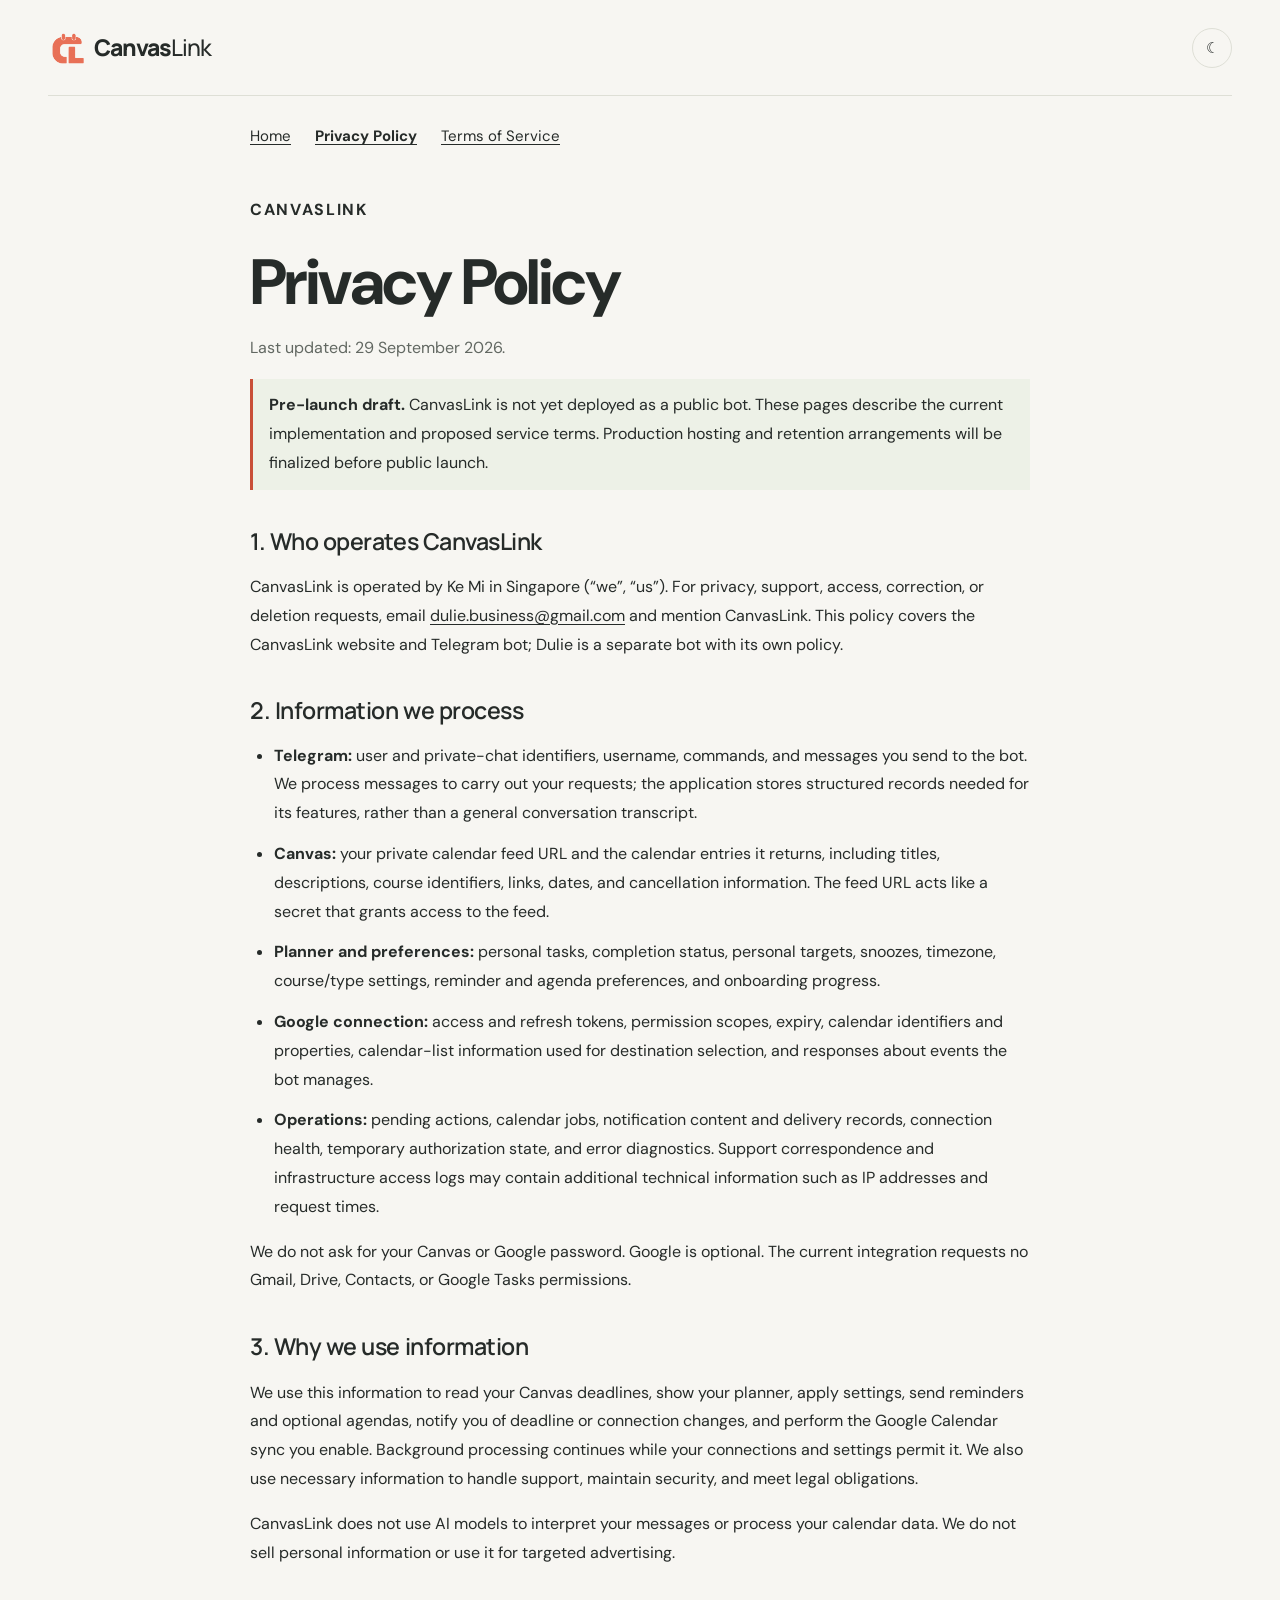
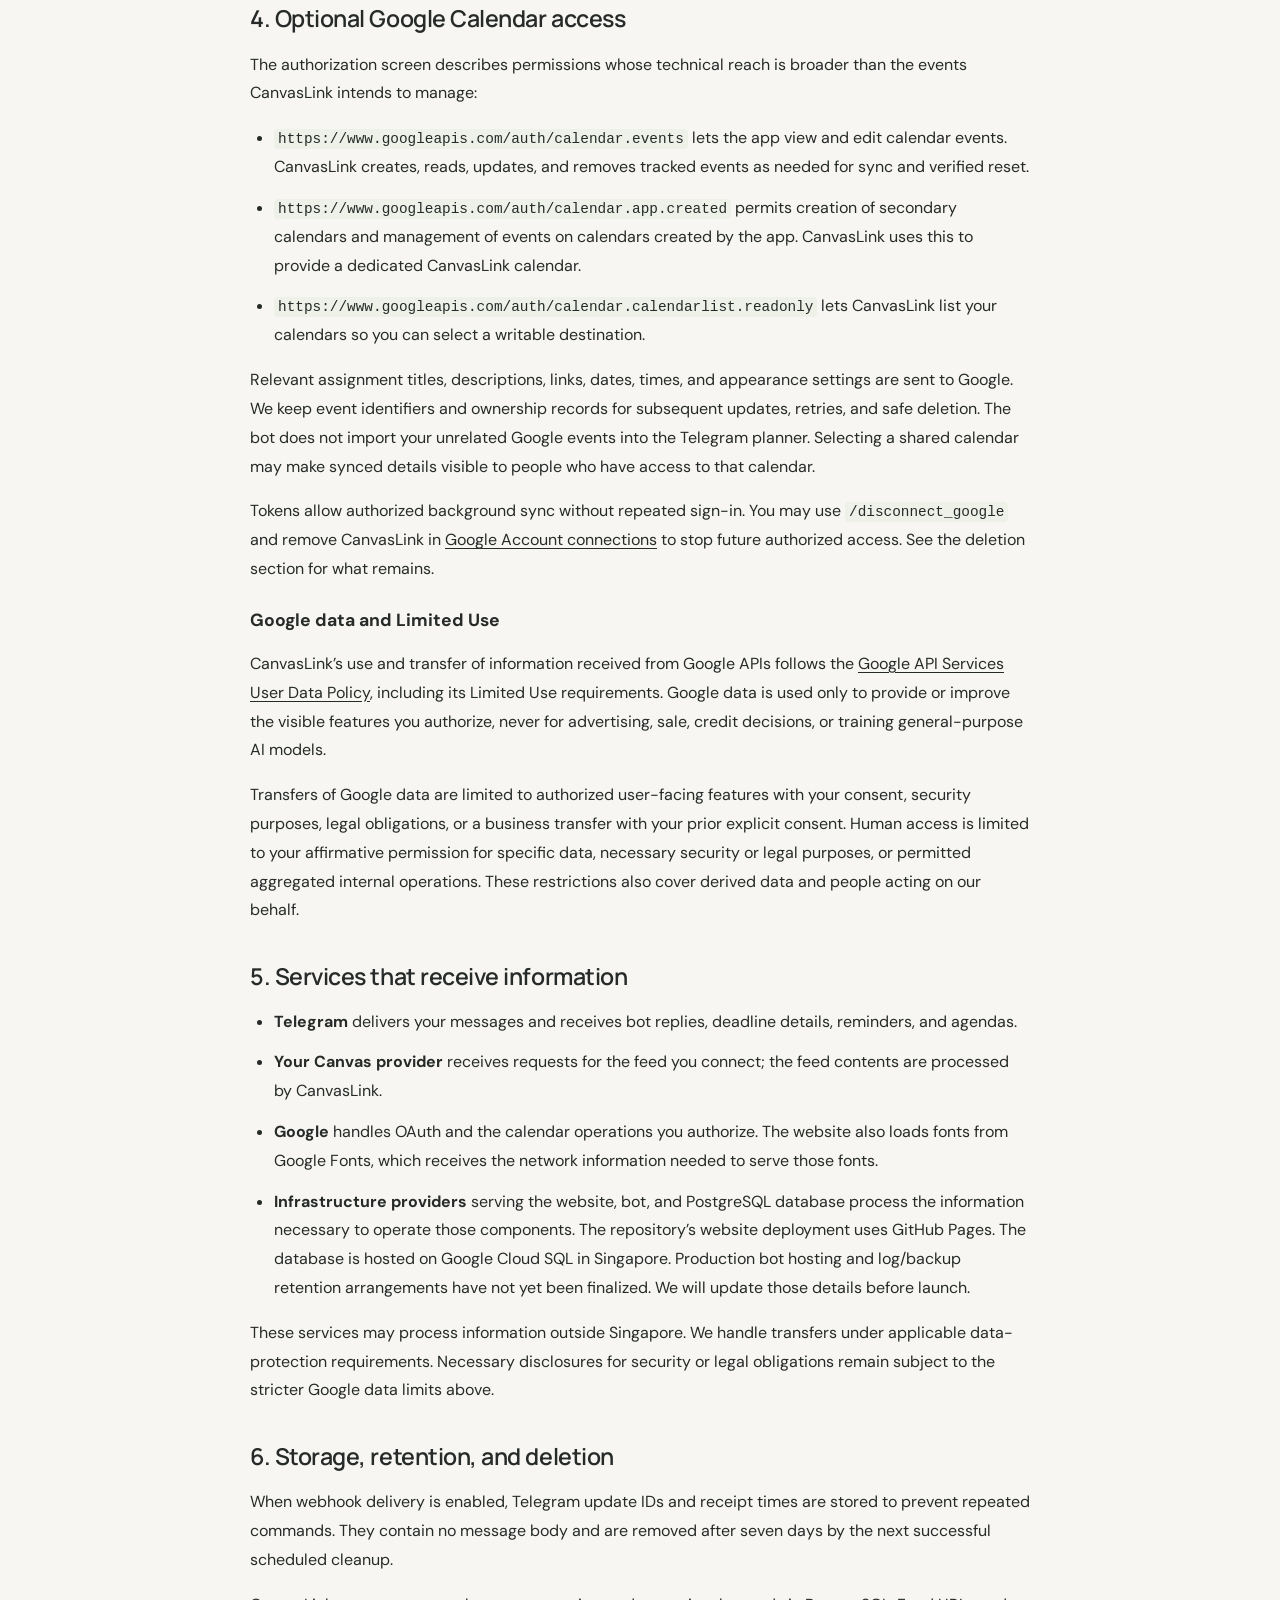
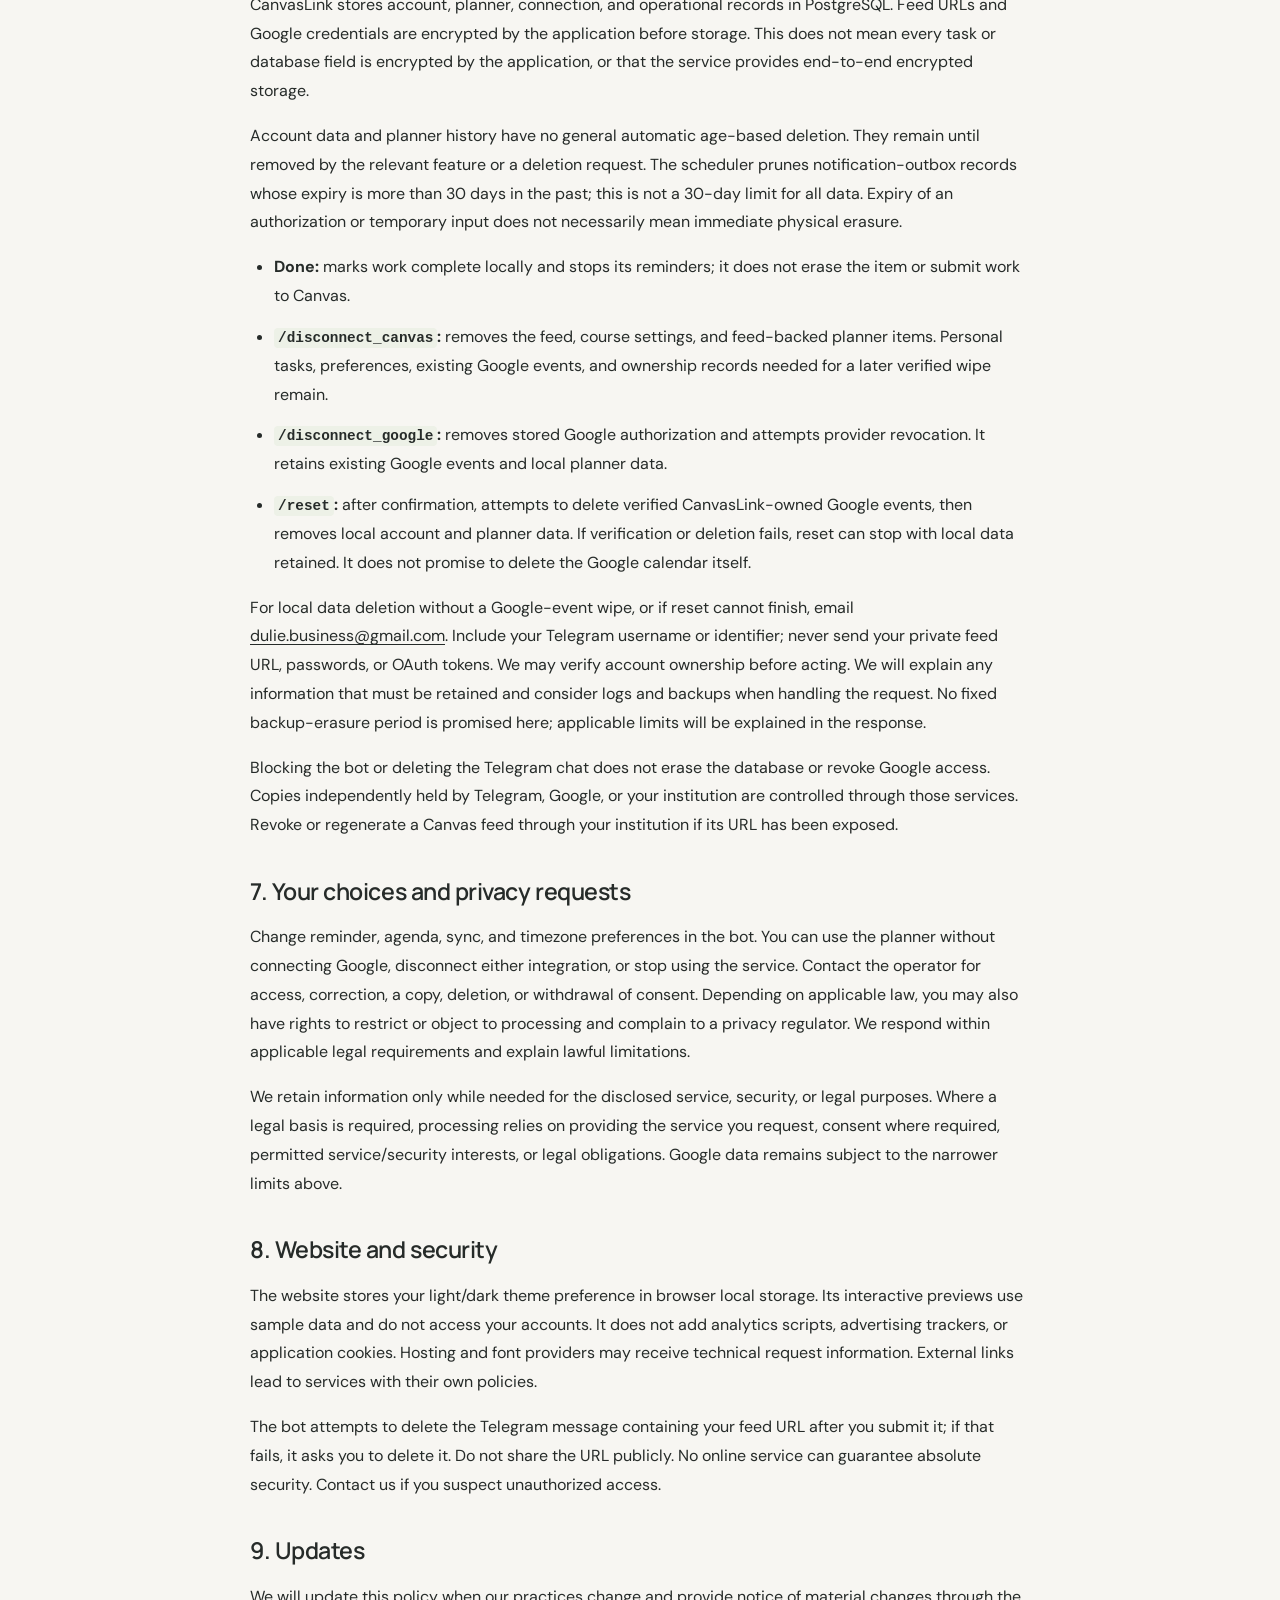
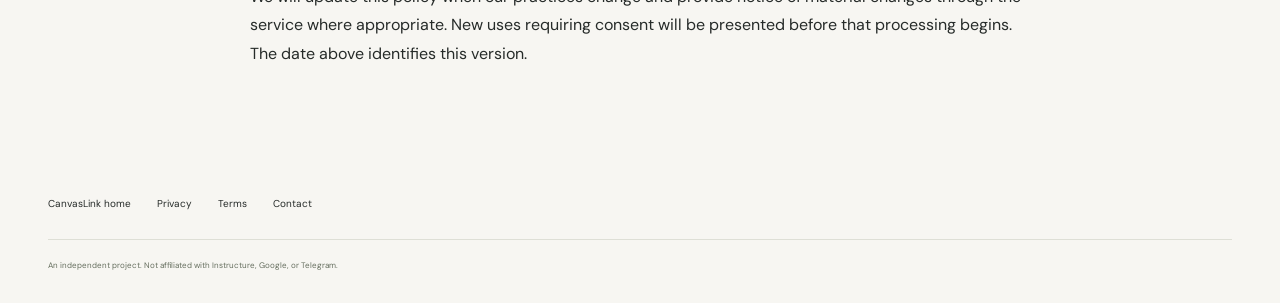
==== commit 9198d110: "Support Telegram webhooks and authenticated scheduled Cloud Run work" ====
--- a/docs/privacy/index.html
+++ b/docs/privacy/index.html
@@ -223,6 +223,12 @@
       <section>
         <h2>6. Storage, retention, and deletion</h2>
         <p>
+          When webhook delivery is enabled, Telegram update IDs and receipt
+          times are stored to prevent repeated commands. They contain no message
+          body and are removed after seven days by the next successful scheduled
+          cleanup.
+        </p>
+        <p>
           CanvasLink stores account, planner, connection, and operational
           records in PostgreSQL. Feed URLs and Google credentials are encrypted
           by the application before storage. This does not mean every task or
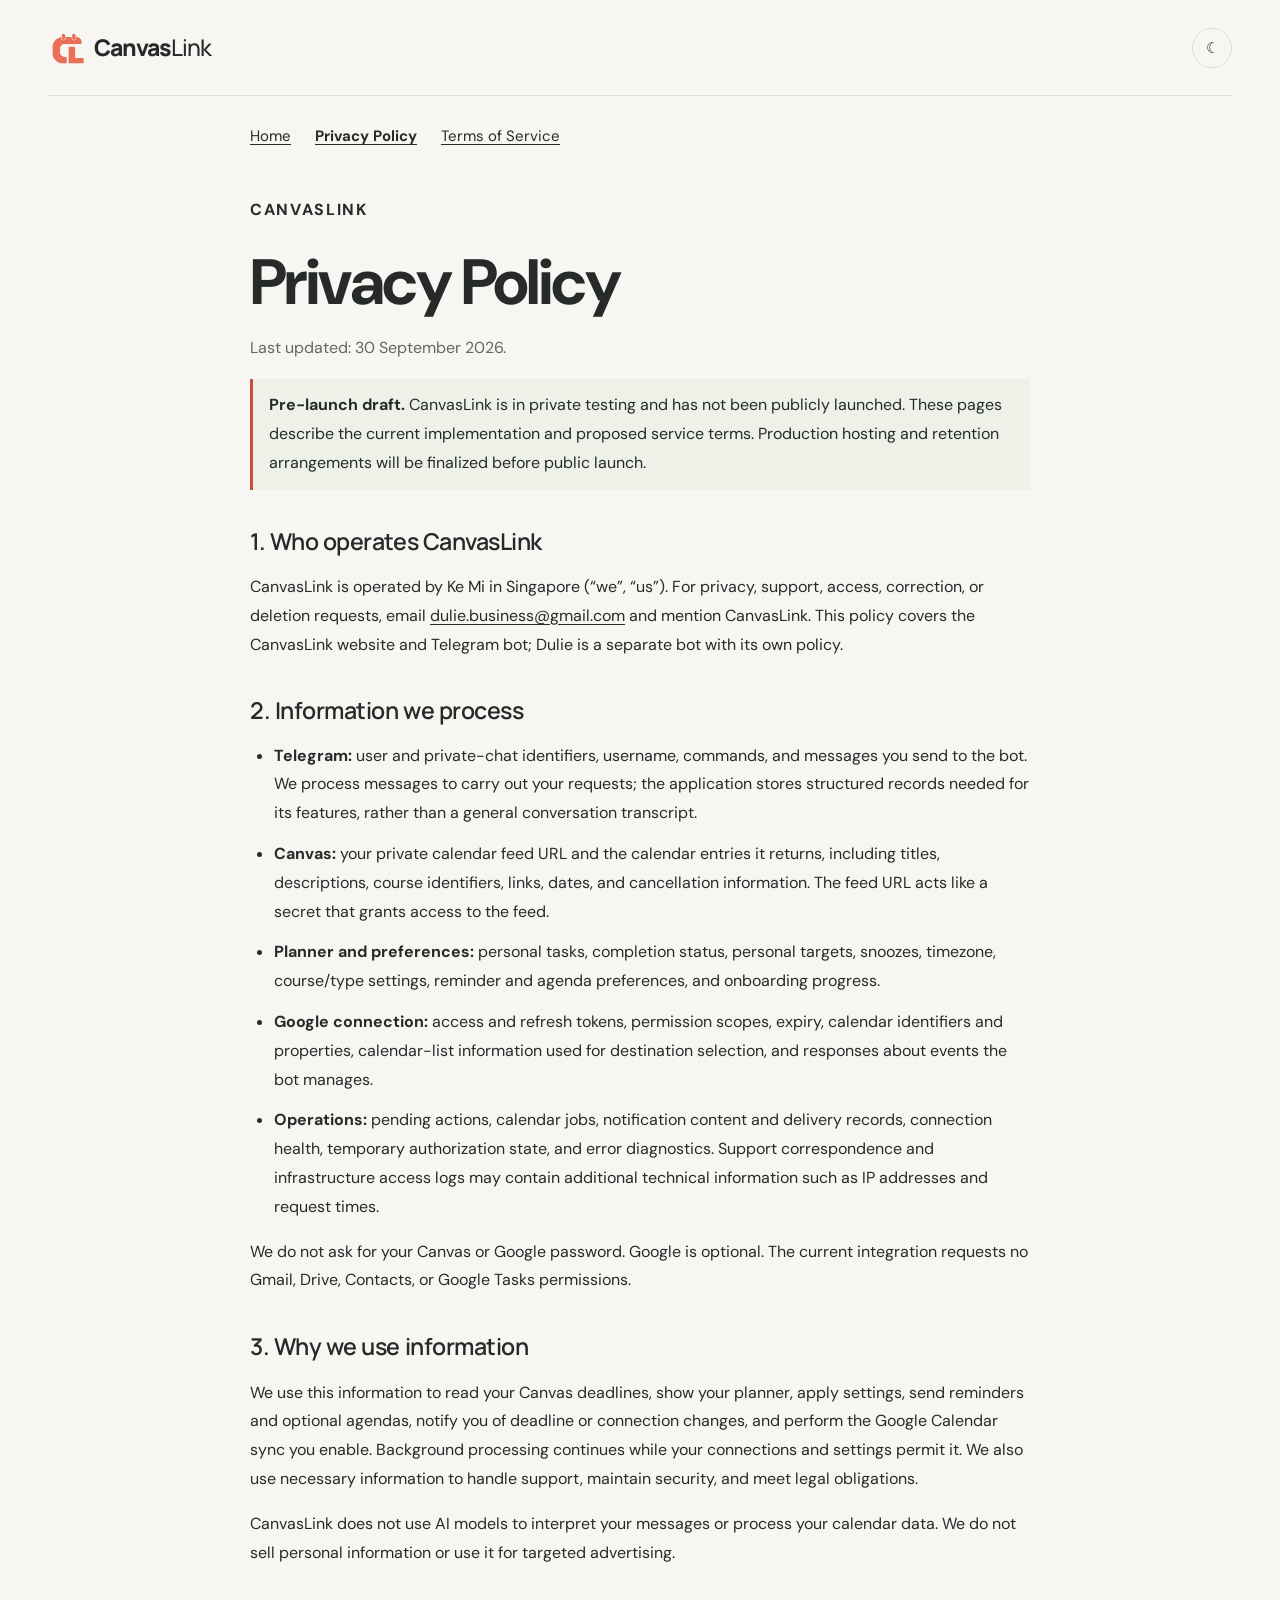
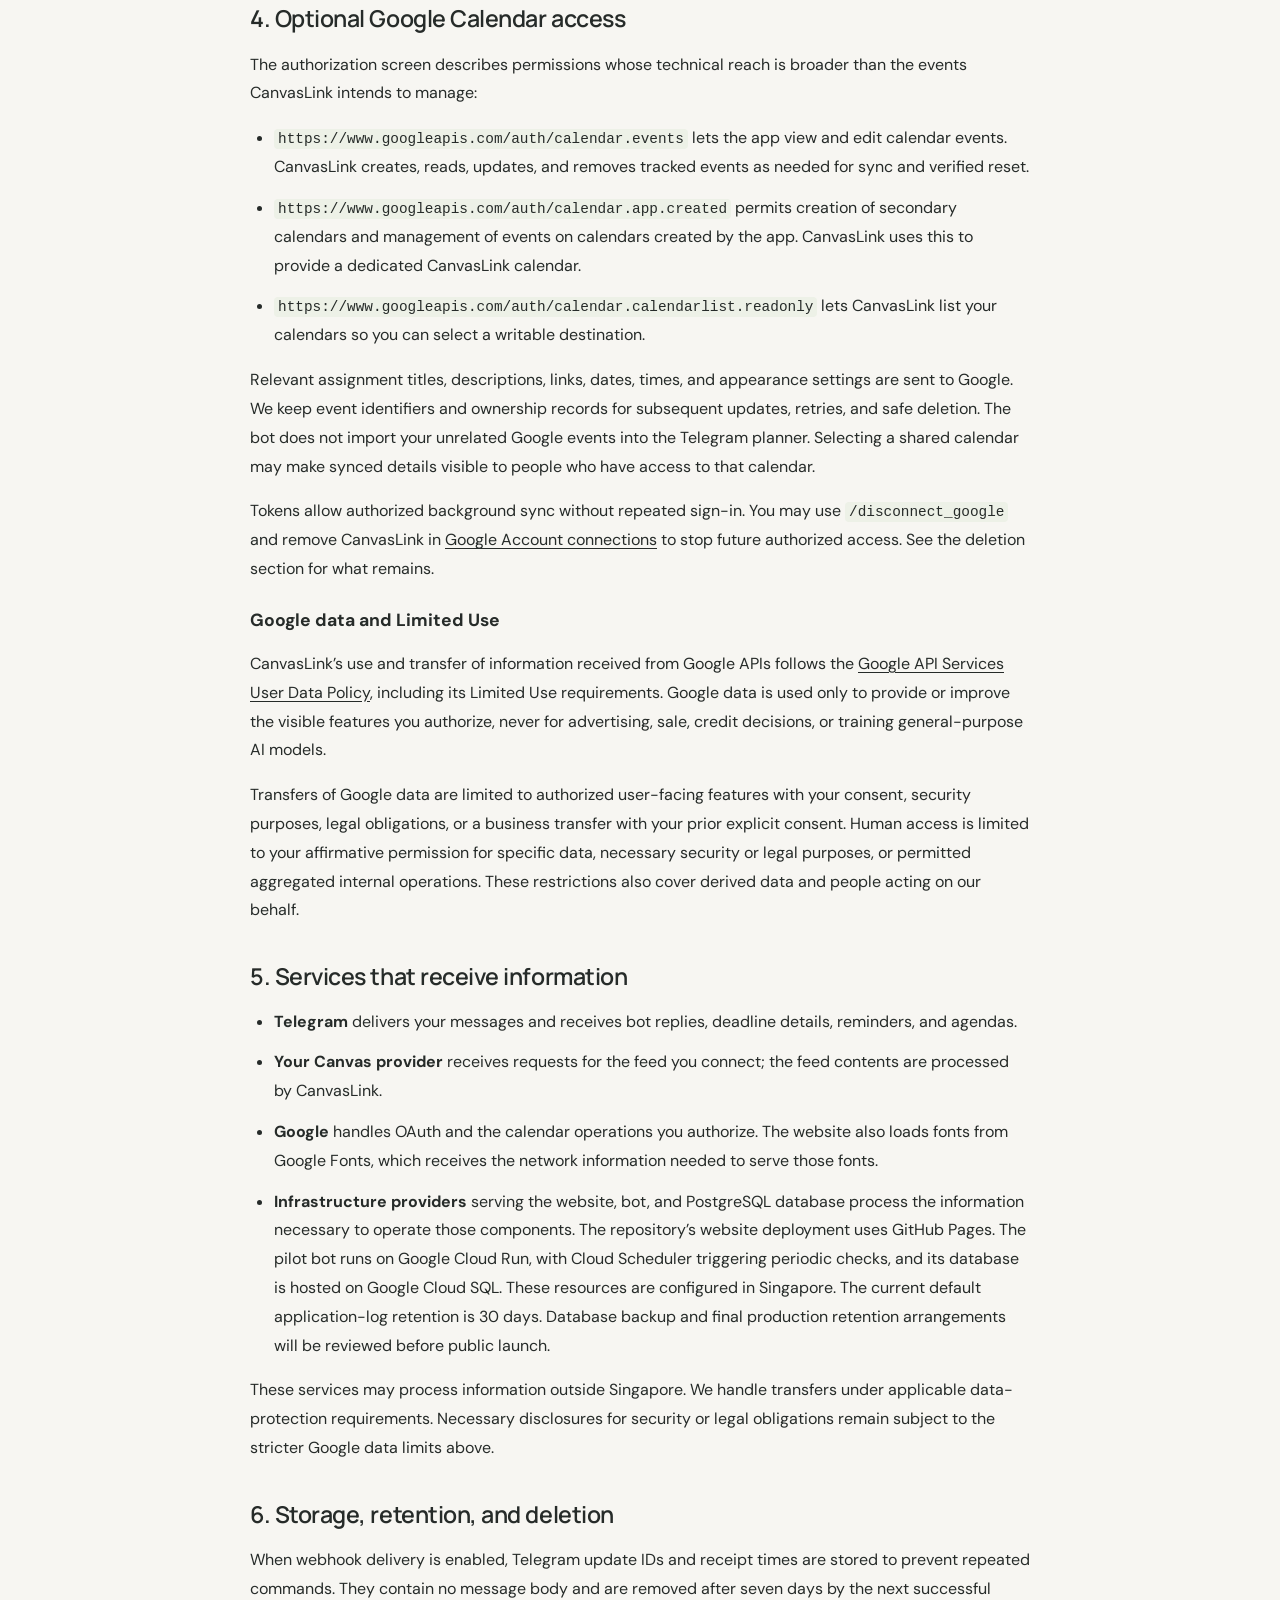
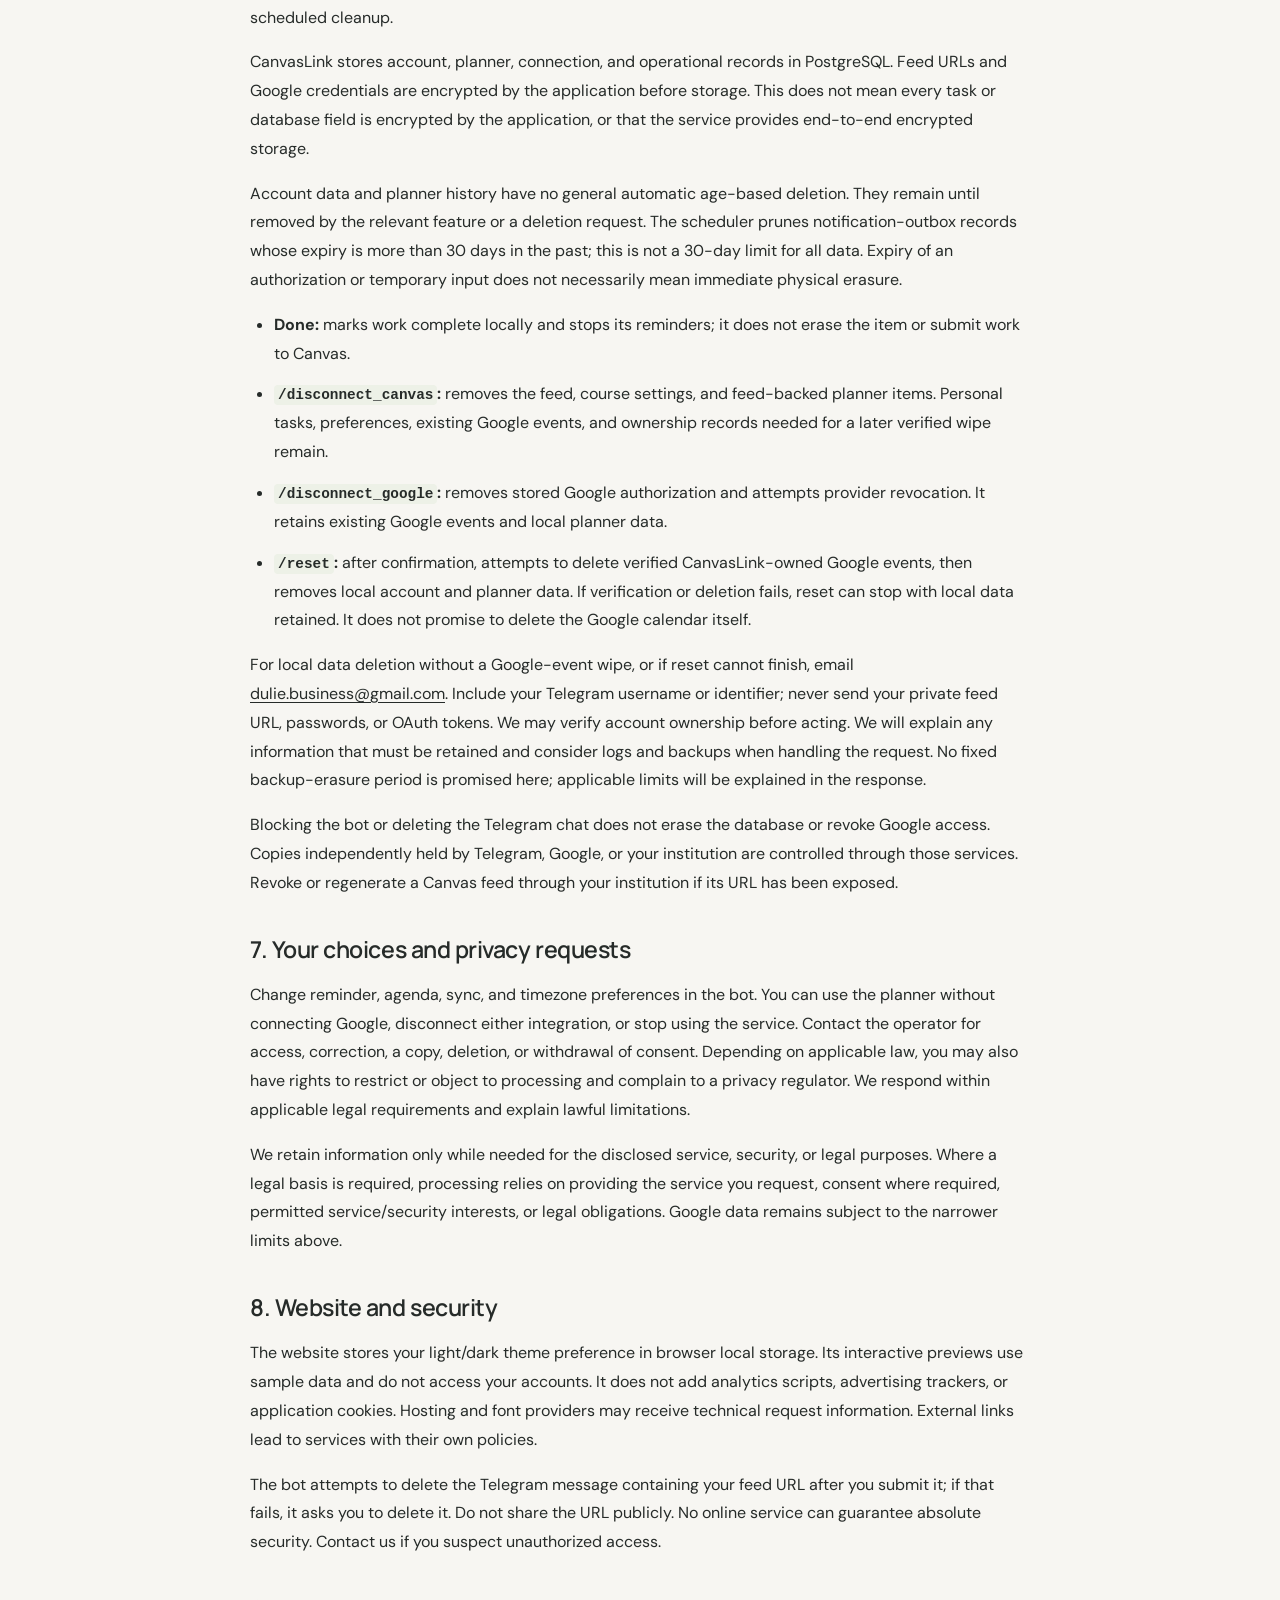
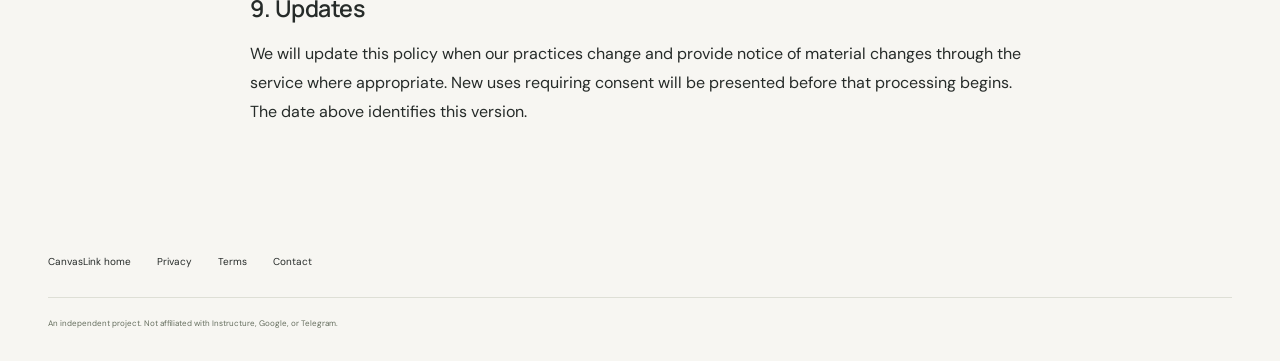
==== commit 8b557e06: "Record active cloud pilot and prevent accidental local polling" ====
--- a/docs/privacy/index.html
+++ b/docs/privacy/index.html
@@ -47,12 +47,12 @@
       </nav>
       <p class="eyebrow">CANVASLINK</p>
       <h1>Privacy Policy</h1>
-      <p class="legal-date">Last updated: 29 September 2026.</p>
+      <p class="legal-date">Last updated: 30 September 2026.</p>
       <p class="launch-notice">
-        <strong>Pre-launch draft.</strong> CanvasLink is not yet deployed as a
-        public bot. These pages describe the current implementation and proposed
-        service terms. Production hosting and retention arrangements will be
-        finalized before public launch.
+        <strong>Pre-launch draft.</strong> CanvasLink is in private testing and
+        has not been publicly launched. These pages describe the current
+        implementation and proposed service terms. Production hosting and
+        retention arrangements will be finalized before public launch.
       </p>
 
       <section>
@@ -208,9 +208,12 @@
             <strong>Infrastructure providers</strong> serving the website, bot,
             and PostgreSQL database process the information necessary to operate
             those components. The repository’s website deployment uses GitHub
-            Pages. The database is hosted on Google Cloud SQL in Singapore.
-            Production bot hosting and log/backup retention arrangements have
-            not yet been finalized. We will update those details before launch.
+            Pages. The pilot bot runs on Google Cloud Run, with Cloud Scheduler
+            triggering periodic checks, and its database is hosted on Google
+            Cloud SQL. These resources are configured in Singapore. The current
+            default application-log retention is 30 days. Database backup and
+            final production retention arrangements will be reviewed before
+            public launch.
           </li>
         </ul>
         <p>
